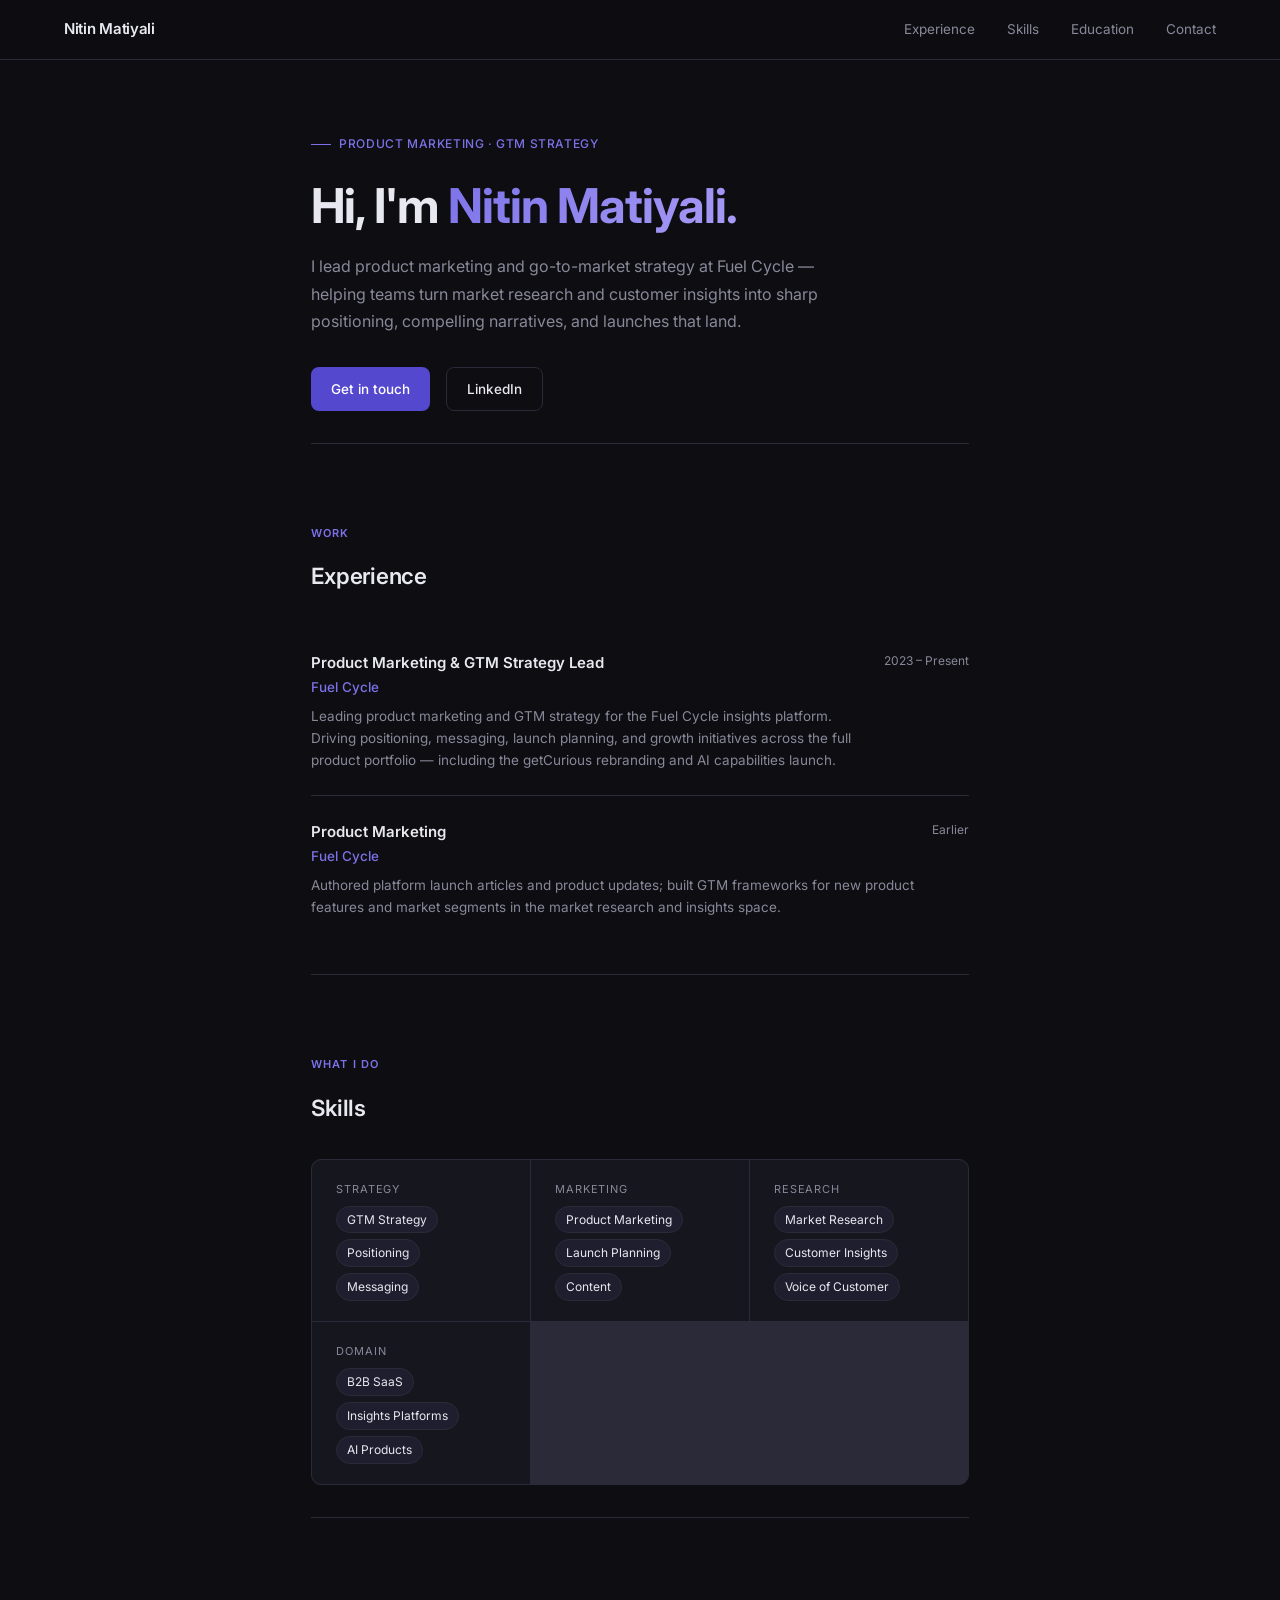
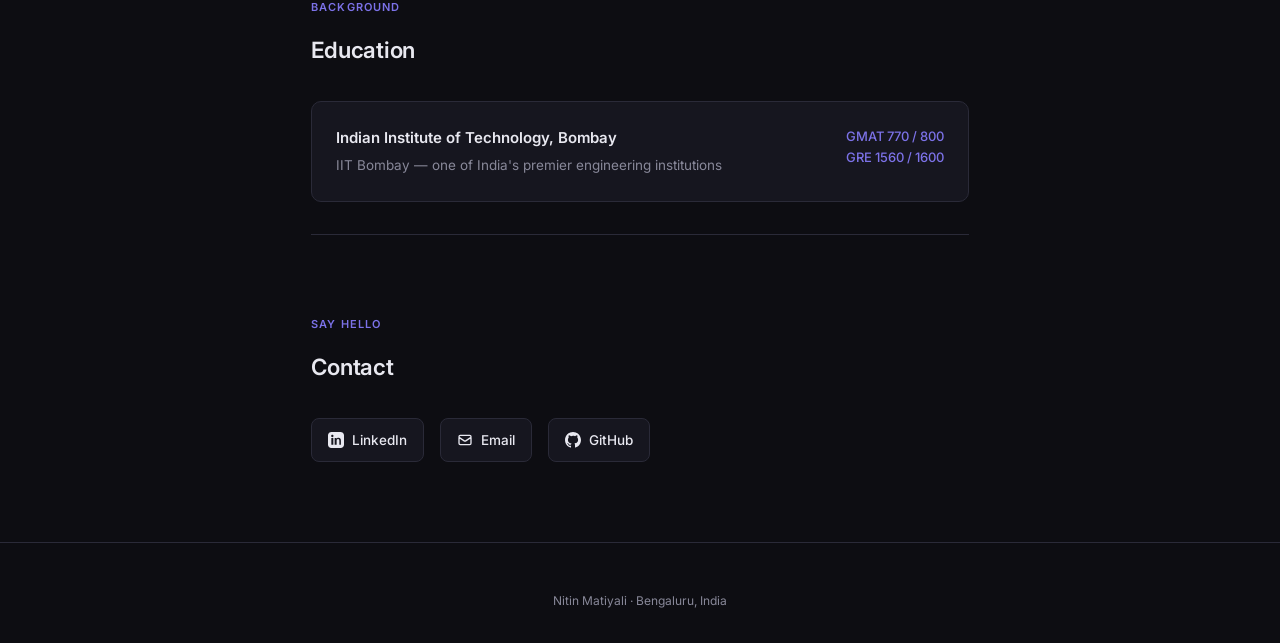
==== index.html @ ee93c617 "Initial portfolio site" ====
<!DOCTYPE html>
<html lang="en">
<head>
  <meta charset="UTF-8" />
  <meta name="viewport" content="width=device-width, initial-scale=1.0" />
  <title>Nitin Matiyali</title>
  <link rel="preconnect" href="https://fonts.googleapis.com" />
  <link rel="preconnect" href="https://fonts.gstatic.com" crossorigin />
  <link href="https://fonts.googleapis.com/css2?family=Inter:wght@300;400;500;600;700&display=swap" rel="stylesheet" />
  <style>
    *, *::before, *::after { box-sizing: border-box; margin: 0; padding: 0; }

    :root {
      --bg:       #0d0d12;
      --surface:  #16161f;
      --border:   #2a2a38;
      --accent:   #5449CE;
      --accent2:  #7c72e8;
      --text:     #e8e8f0;
      --muted:    #888899;
      --tag-bg:   #1e1e2e;
    }

    html { scroll-behavior: smooth; }

    body {
      background: var(--bg);
      color: var(--text);
      font-family: 'Inter', system-ui, sans-serif;
      font-size: 15px;
      line-height: 1.65;
      -webkit-font-smoothing: antialiased;
    }

    /* NAV */
    nav {
      position: fixed; top: 0; left: 0; right: 0;
      z-index: 100;
      display: flex; align-items: center; justify-content: space-between;
      padding: 0 max(2rem, 5vw);
      height: 60px;
      background: rgba(13,13,18,0.85);
      backdrop-filter: blur(12px);
      border-bottom: 1px solid var(--border);
    }
    .nav-logo { font-weight: 600; letter-spacing: -0.3px; font-size: 15px; }
    .nav-links { display: flex; gap: 2rem; }
    .nav-links a {
      color: var(--muted); text-decoration: none; font-size: 13.5px;
      transition: color 0.2s;
    }
    .nav-links a:hover { color: var(--text); }

    /* LAYOUT */
    main { max-width: 760px; margin: 0 auto; padding: 0 max(1.5rem, 4vw); }

    section { padding: 5rem 0 2rem; }
    section:first-of-type { padding-top: 8rem; }

    /* HERO */
    .hero-label {
      display: inline-flex; align-items: center; gap: 8px;
      font-size: 12px; font-weight: 500; letter-spacing: 0.05em; text-transform: uppercase;
      color: var(--accent2); margin-bottom: 1.5rem;
    }
    .hero-label::before {
      content: ''; width: 20px; height: 1.5px; background: var(--accent2);
    }

    h1 {
      font-size: clamp(2rem, 5vw, 3rem);
      font-weight: 700;
      letter-spacing: -0.02em;
      line-height: 1.15;
      margin-bottom: 1.25rem;
    }
    h1 span {
      background: linear-gradient(135deg, var(--accent2) 0%, #a89cf7 100%);
      -webkit-background-clip: text; -webkit-text-fill-color: transparent;
    }

    .hero-bio {
      font-size: 16px; color: var(--muted); max-width: 560px;
      margin-bottom: 2rem; line-height: 1.7;
    }

    .hero-actions { display: flex; gap: 1rem; flex-wrap: wrap; }

    .btn {
      display: inline-flex; align-items: center; gap: 8px;
      padding: 10px 20px; border-radius: 8px;
      font-size: 13.5px; font-weight: 500;
      text-decoration: none; transition: all 0.2s;
      cursor: pointer;
    }
    .btn-primary {
      background: var(--accent); color: #fff; border: none;
    }
    .btn-primary:hover { background: var(--accent2); transform: translateY(-1px); }
    .btn-outline {
      background: transparent; color: var(--text);
      border: 1px solid var(--border);
    }
    .btn-outline:hover { border-color: var(--accent); color: var(--accent2); transform: translateY(-1px); }

    /* SECTION HEADINGS */
    .section-label {
      font-size: 11px; font-weight: 600; letter-spacing: 0.1em; text-transform: uppercase;
      color: var(--accent2); margin-bottom: 1rem;
    }
    h2 {
      font-size: 1.4rem; font-weight: 600; letter-spacing: -0.01em;
      margin-bottom: 2rem; color: var(--text);
    }

    .divider {
      border: none; border-top: 1px solid var(--border); margin: 0;
    }

    /* EXPERIENCE */
    .exp-list { display: flex; flex-direction: column; gap: 0; }

    .exp-item {
      display: grid; grid-template-columns: 1fr auto;
      gap: 0.25rem 1rem;
      padding: 1.5rem 0;
      border-bottom: 1px solid var(--border);
    }
    .exp-item:last-child { border-bottom: none; }

    .exp-role { font-weight: 600; font-size: 15px; }
    .exp-company { color: var(--accent2); font-size: 13.5px; font-weight: 500; }
    .exp-desc { color: var(--muted); font-size: 13.5px; margin-top: 0.4rem; grid-column: 1; }
    .exp-period { color: var(--muted); font-size: 12px; text-align: right; white-space: nowrap; align-self: start; }

    /* SKILLS */
    .skills-grid {
      display: grid; grid-template-columns: repeat(auto-fill, minmax(200px, 1fr)); gap: 1px;
      background: var(--border); border: 1px solid var(--border); border-radius: 10px; overflow: hidden;
    }
    .skill-cell {
      background: var(--surface); padding: 1.25rem 1.5rem;
    }
    .skill-cell-label { font-size: 11px; text-transform: uppercase; letter-spacing: 0.08em; color: var(--muted); margin-bottom: 0.5rem; }
    .skill-tags { display: flex; flex-wrap: wrap; gap: 6px; }
    .tag {
      background: var(--tag-bg); color: var(--text); font-size: 12px;
      padding: 3px 10px; border-radius: 20px; border: 1px solid var(--border);
    }

    /* EDUCATION */
    .edu-card {
      background: var(--surface); border: 1px solid var(--border); border-radius: 10px;
      padding: 1.5rem;
      display: flex; justify-content: space-between; align-items: flex-start; gap: 1rem;
    }
    .edu-school { font-weight: 600; font-size: 15px; margin-bottom: 4px; }
    .edu-detail { color: var(--muted); font-size: 13.5px; }
    .edu-scores { text-align: right; }
    .edu-score { font-size: 13px; color: var(--accent2); font-weight: 500; }

    /* CONTACT */
    .contact-links { display: flex; gap: 1rem; flex-wrap: wrap; }
    .contact-link {
      display: flex; align-items: center; gap: 8px;
      background: var(--surface); border: 1px solid var(--border); border-radius: 8px;
      padding: 10px 16px; text-decoration: none; color: var(--text);
      font-size: 13.5px; font-weight: 500; transition: all 0.2s;
    }
    .contact-link:hover { border-color: var(--accent); color: var(--accent2); transform: translateY(-1px); }
    .contact-link svg { width: 16px; height: 16px; flex-shrink: 0; }

    /* FOOTER */
    footer {
      text-align: center; padding: 3rem 0 2rem;
      color: var(--muted); font-size: 12px; border-top: 1px solid var(--border);
      margin-top: 3rem;
    }

    @media (max-width: 560px) {
      .exp-item { grid-template-columns: 1fr; }
      .exp-period { text-align: left; }
      .edu-card { flex-direction: column; }
      .edu-scores { text-align: left; }
      nav .nav-links { display: none; }
    }
  </style>
</head>
<body>

<nav>
  <div class="nav-logo">Nitin Matiyali</div>
  <div class="nav-links">
    <a href="#experience">Experience</a>
    <a href="#skills">Skills</a>
    <a href="#education">Education</a>
    <a href="#contact">Contact</a>
  </div>
</nav>

<main>

  <!-- HERO -->
  <section id="hero">
    <div class="hero-label">Product Marketing · GTM Strategy</div>
    <h1>Hi, I'm <span>Nitin Matiyali.</span></h1>
    <p class="hero-bio">
      I lead product marketing and go-to-market strategy at Fuel Cycle — helping teams turn market research and customer insights into sharp positioning, compelling narratives, and launches that land.
    </p>
    <div class="hero-actions">
      <a href="#contact" class="btn btn-primary">Get in touch</a>
      <a href="https://linkedin.com/in/nitinmatiyali" target="_blank" rel="noopener" class="btn btn-outline">LinkedIn</a>
    </div>
  </section>

  <hr class="divider" />

  <!-- EXPERIENCE -->
  <section id="experience">
    <div class="section-label">Work</div>
    <h2>Experience</h2>
    <div class="exp-list">

      <div class="exp-item">
        <div>
          <div class="exp-role">Product Marketing &amp; GTM Strategy Lead</div>
          <div class="exp-company">Fuel Cycle</div>
          <div class="exp-desc">
            Leading product marketing and GTM strategy for the Fuel Cycle insights platform. Driving positioning, messaging, launch planning, and growth initiatives across the full product portfolio — including the getCurious rebranding and AI capabilities launch.
          </div>
        </div>
        <div class="exp-period">2023 – Present</div>
      </div>

      <div class="exp-item">
        <div>
          <div class="exp-role">Product Marketing</div>
          <div class="exp-company">Fuel Cycle</div>
          <div class="exp-desc">
            Authored platform launch articles and product updates; built GTM frameworks for new product features and market segments in the market research and insights space.
          </div>
        </div>
        <div class="exp-period">Earlier</div>
      </div>

    </div>
  </section>

  <hr class="divider" />

  <!-- SKILLS -->
  <section id="skills">
    <div class="section-label">What I do</div>
    <h2>Skills</h2>
    <div class="skills-grid">
      <div class="skill-cell">
        <div class="skill-cell-label">Strategy</div>
        <div class="skill-tags">
          <span class="tag">GTM Strategy</span>
          <span class="tag">Positioning</span>
          <span class="tag">Messaging</span>
        </div>
      </div>
      <div class="skill-cell">
        <div class="skill-cell-label">Marketing</div>
        <div class="skill-tags">
          <span class="tag">Product Marketing</span>
          <span class="tag">Launch Planning</span>
          <span class="tag">Content</span>
        </div>
      </div>
      <div class="skill-cell">
        <div class="skill-cell-label">Research</div>
        <div class="skill-tags">
          <span class="tag">Market Research</span>
          <span class="tag">Customer Insights</span>
          <span class="tag">Voice of Customer</span>
        </div>
      </div>
      <div class="skill-cell">
        <div class="skill-cell-label">Domain</div>
        <div class="skill-tags">
          <span class="tag">B2B SaaS</span>
          <span class="tag">Insights Platforms</span>
          <span class="tag">AI Products</span>
        </div>
      </div>
    </div>
  </section>

  <hr class="divider" />

  <!-- EDUCATION -->
  <section id="education">
    <div class="section-label">Background</div>
    <h2>Education</h2>
    <div class="edu-card">
      <div>
        <div class="edu-school">Indian Institute of Technology, Bombay</div>
        <div class="edu-detail">IIT Bombay — one of India's premier engineering institutions</div>
      </div>
      <div class="edu-scores">
        <div class="edu-score">GMAT 770 / 800</div>
        <div class="edu-score">GRE 1560 / 1600</div>
      </div>
    </div>
  </section>

  <hr class="divider" />

  <!-- CONTACT -->
  <section id="contact">
    <div class="section-label">Say hello</div>
    <h2>Contact</h2>
    <div class="contact-links">
      <a href="https://linkedin.com/in/nitinmatiyali" target="_blank" rel="noopener" class="contact-link">
        <!-- LinkedIn icon -->
        <svg fill="currentColor" viewBox="0 0 24 24"><path d="M19 0h-14c-2.761 0-5 2.239-5 5v14c0 2.761 2.239 5 5 5h14c2.762 0 5-2.239 5-5v-14c0-2.761-2.238-5-5-5zm-11 19h-3v-10h3v10zm-1.5-11.268c-.966 0-1.75-.784-1.75-1.75s.784-1.75 1.75-1.75 1.75.784 1.75 1.75-.784 1.75-1.75 1.75zm13.5 11.268h-3v-5.604c0-1.337-.026-3.059-1.865-3.059-1.867 0-2.152 1.459-2.152 2.964v5.699h-3v-10h2.881v1.367h.041c.401-.761 1.381-1.563 2.844-1.563 3.042 0 3.604 2.003 3.604 4.606v5.59z"/></svg>
        LinkedIn
      </a>
      <a href="mailto:nitmat04@gmail.com" class="contact-link">
        <!-- Email icon -->
        <svg fill="none" stroke="currentColor" stroke-width="2" viewBox="0 0 24 24"><path stroke-linecap="round" stroke-linejoin="round" d="M3 8l7.89 5.26a2 2 0 002.22 0L21 8M5 19h14a2 2 0 002-2V7a2 2 0 00-2-2H5a2 2 0 00-2 2v10a2 2 0 002 2z"/></svg>
        Email
      </a>
      <a href="https://github.com/nitinmatiyali" target="_blank" rel="noopener" class="contact-link">
        <!-- GitHub icon -->
        <svg fill="currentColor" viewBox="0 0 24 24"><path d="M12 0C5.37 0 0 5.373 0 12c0 5.303 3.438 9.8 8.205 11.387.6.113.82-.258.82-.577v-2.234c-3.338.726-4.033-1.416-4.033-1.416-.546-1.387-1.333-1.756-1.333-1.756-1.089-.745.083-.729.083-.729 1.205.084 1.839 1.237 1.839 1.237 1.07 1.834 2.807 1.304 3.492.997.107-.775.418-1.305.762-1.604-2.665-.305-5.467-1.334-5.467-5.931 0-1.311.469-2.381 1.236-3.221-.124-.303-.535-1.524.117-3.176 0 0 1.008-.322 3.301 1.23A11.509 11.509 0 0112 5.803c1.02.005 2.047.138 3.006.404 2.291-1.552 3.297-1.23 3.297-1.23.653 1.653.242 2.874.118 3.176.77.84 1.235 1.911 1.235 3.221 0 4.609-2.807 5.624-5.479 5.921.43.372.823 1.102.823 2.222v3.293c0 .319.192.694.801.576C20.566 21.797 24 17.3 24 12c0-6.627-5.373-12-12-12z"/></svg>
        GitHub
      </a>
    </div>
  </section>

</main>

<footer>
  <p>Nitin Matiyali · Bengaluru, India</p>
</footer>

</body>
</html>
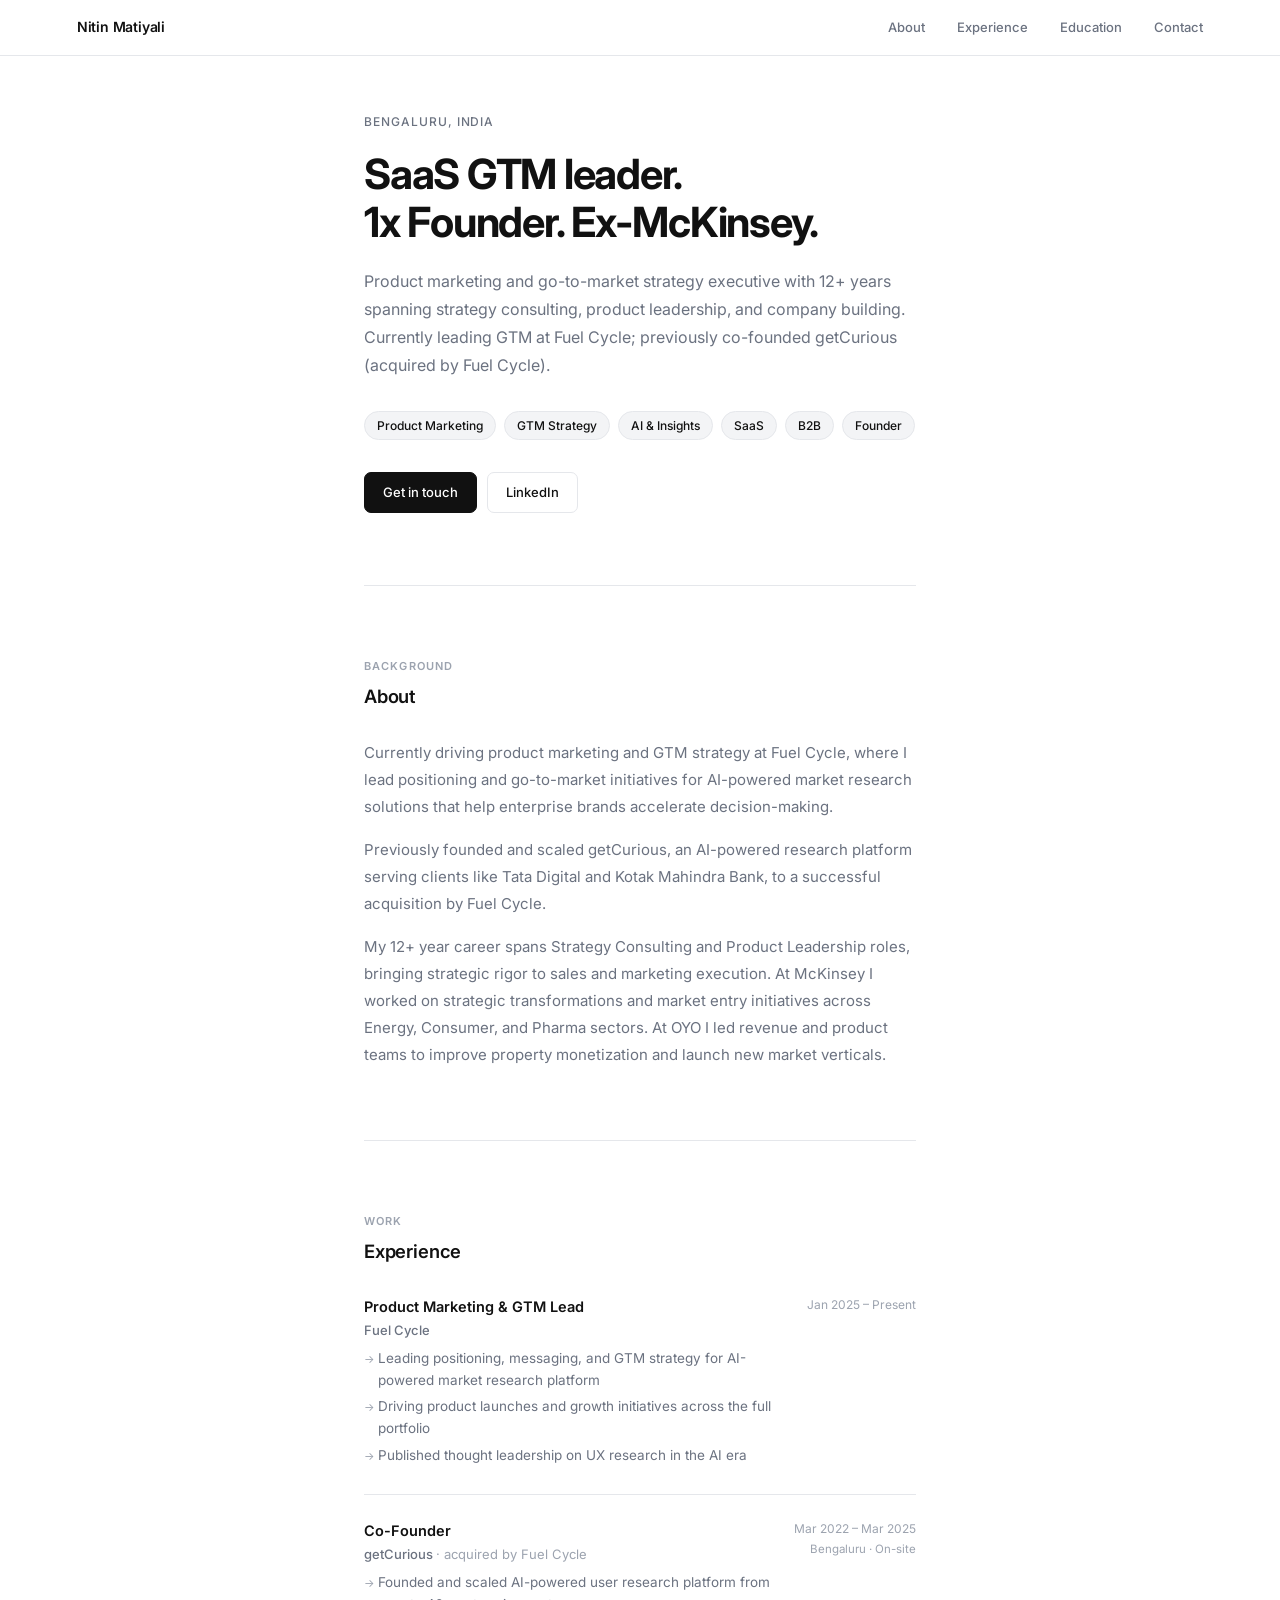
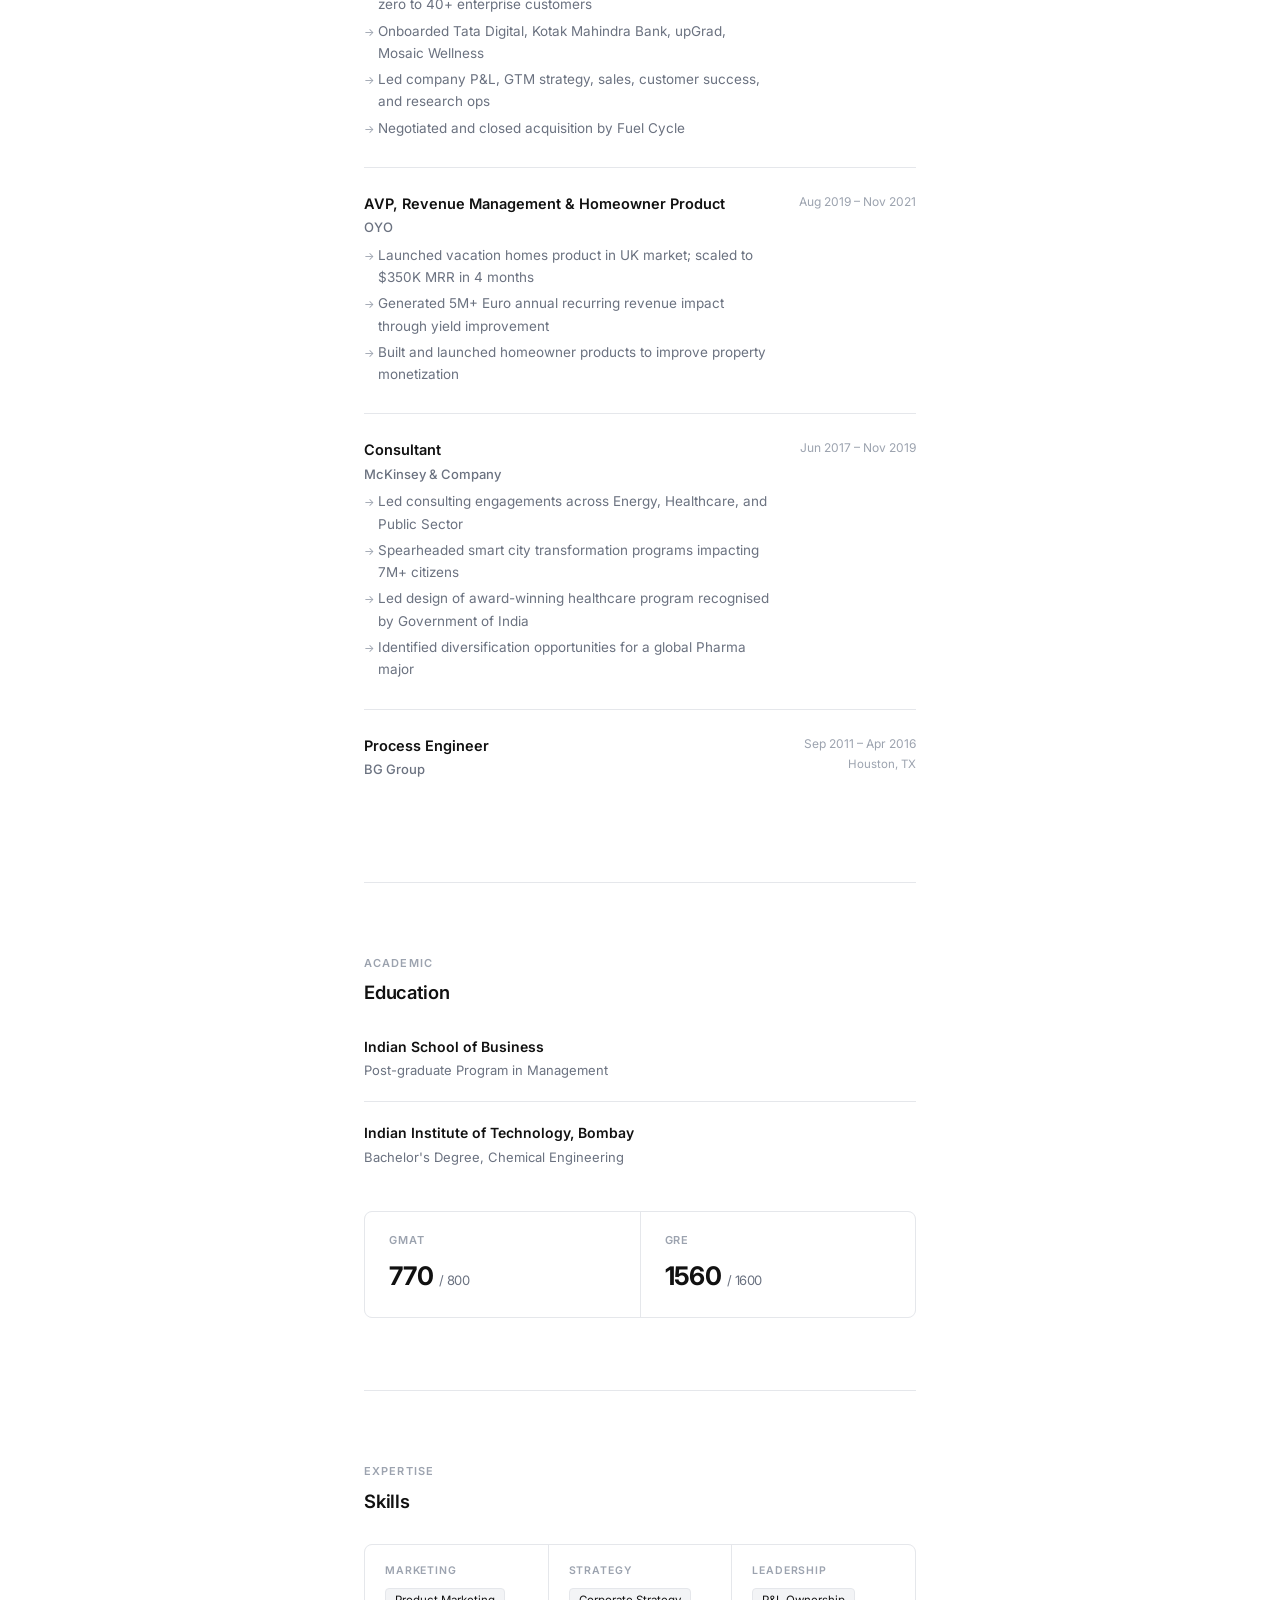
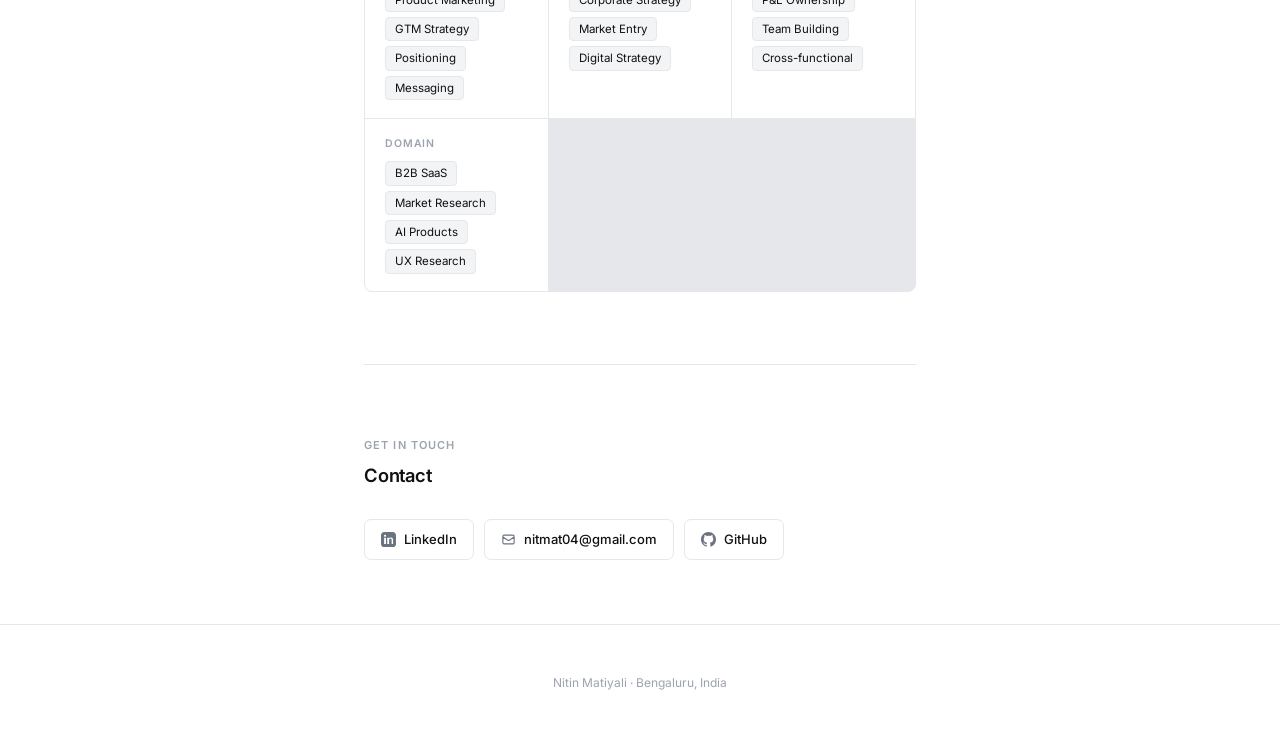
==== commit f02c740d: "Redesign: white minimalist, full LinkedIn content" ====
--- a/index.html
+++ b/index.html
@@ -11,14 +11,14 @@
     *, *::before, *::after { box-sizing: border-box; margin: 0; padding: 0; }
 
     :root {
-      --bg:       #0d0d12;
-      --surface:  #16161f;
-      --border:   #2a2a38;
-      --accent:   #5449CE;
-      --accent2:  #7c72e8;
-      --text:     #e8e8f0;
-      --muted:    #888899;
-      --tag-bg:   #1e1e2e;
+      --bg: #ffffff;
+      --text: #111111;
+      --muted: #6b7280;
+      --subtle: #9ca3af;
+      --border: #e5e7eb;
+      --surface: #f9fafb;
+      --accent: #111111;
+      --tag-bg: #f3f4f6;
     }
 
     html { scroll-behavior: smooth; }
@@ -28,7 +28,7 @@
       color: var(--text);
       font-family: 'Inter', system-ui, sans-serif;
       font-size: 15px;
-      line-height: 1.65;
+      line-height: 1.6;
       -webkit-font-smoothing: antialiased;
     }
 
@@ -37,152 +37,183 @@
       position: fixed; top: 0; left: 0; right: 0;
       z-index: 100;
       display: flex; align-items: center; justify-content: space-between;
-      padding: 0 max(2rem, 5vw);
-      height: 60px;
-      background: rgba(13,13,18,0.85);
+      padding: 0 max(2rem, 6vw);
+      height: 56px;
+      background: rgba(255,255,255,0.92);
       backdrop-filter: blur(12px);
       border-bottom: 1px solid var(--border);
     }
-    .nav-logo { font-weight: 600; letter-spacing: -0.3px; font-size: 15px; }
+    .nav-logo { font-weight: 600; font-size: 14px; letter-spacing: -0.2px; }
     .nav-links { display: flex; gap: 2rem; }
     .nav-links a {
-      color: var(--muted); text-decoration: none; font-size: 13.5px;
-      transition: color 0.2s;
+      color: var(--muted); text-decoration: none; font-size: 13px; font-weight: 500;
+      transition: color 0.15s;
     }
     .nav-links a:hover { color: var(--text); }
 
     /* LAYOUT */
-    main { max-width: 760px; margin: 0 auto; padding: 0 max(1.5rem, 4vw); }
-
-    section { padding: 5rem 0 2rem; }
-    section:first-of-type { padding-top: 8rem; }
+    main { max-width: 680px; margin: 0 auto; padding: 0 max(1.5rem, 5vw); }
+
+    section { padding: 4.5rem 0 0; }
+    #hero { padding-top: 7rem; }
 
     /* HERO */
-    .hero-label {
-      display: inline-flex; align-items: center; gap: 8px;
-      font-size: 12px; font-weight: 500; letter-spacing: 0.05em; text-transform: uppercase;
-      color: var(--accent2); margin-bottom: 1.5rem;
-    }
-    .hero-label::before {
-      content: ''; width: 20px; height: 1.5px; background: var(--accent2);
+    .hero-eyebrow {
+      font-size: 12px; font-weight: 500; letter-spacing: 0.08em; text-transform: uppercase;
+      color: var(--muted); margin-bottom: 1.25rem;
     }
 
     h1 {
-      font-size: clamp(2rem, 5vw, 3rem);
+      font-size: clamp(1.9rem, 4.5vw, 2.6rem);
       font-weight: 700;
-      letter-spacing: -0.02em;
+      letter-spacing: -0.03em;
       line-height: 1.15;
       margin-bottom: 1.25rem;
-    }
-    h1 span {
-      background: linear-gradient(135deg, var(--accent2) 0%, #a89cf7 100%);
-      -webkit-background-clip: text; -webkit-text-fill-color: transparent;
+      color: var(--text);
     }
 
     .hero-bio {
-      font-size: 16px; color: var(--muted); max-width: 560px;
-      margin-bottom: 2rem; line-height: 1.7;
-    }
-
-    .hero-actions { display: flex; gap: 1rem; flex-wrap: wrap; }
-
+      font-size: 16px; color: var(--muted); line-height: 1.75;
+      margin-bottom: 2rem; max-width: 560px;
+    }
+
+    .hero-tags { display: flex; flex-wrap: wrap; gap: 8px; margin-bottom: 2rem; }
+    .pill {
+      font-size: 12px; font-weight: 500;
+      background: var(--tag-bg); color: var(--text);
+      padding: 4px 12px; border-radius: 100px;
+      border: 1px solid var(--border);
+    }
+
+    .hero-actions { display: flex; gap: 10px; flex-wrap: wrap; }
     .btn {
-      display: inline-flex; align-items: center; gap: 8px;
-      padding: 10px 20px; border-radius: 8px;
-      font-size: 13.5px; font-weight: 500;
-      text-decoration: none; transition: all 0.2s;
-      cursor: pointer;
-    }
-    .btn-primary {
-      background: var(--accent); color: #fff; border: none;
-    }
-    .btn-primary:hover { background: var(--accent2); transform: translateY(-1px); }
-    .btn-outline {
-      background: transparent; color: var(--text);
+      display: inline-flex; align-items: center; gap: 7px;
+      padding: 9px 18px; border-radius: 7px;
+      font-size: 13px; font-weight: 500;
+      text-decoration: none; transition: all 0.15s;
+    }
+    .btn-dark {
+      background: var(--text); color: #fff; border: 1px solid var(--text);
+    }
+    .btn-dark:hover { background: #333; }
+    .btn-light {
+      background: #fff; color: var(--text);
       border: 1px solid var(--border);
     }
-    .btn-outline:hover { border-color: var(--accent); color: var(--accent2); transform: translateY(-1px); }
-
-    /* SECTION HEADINGS */
+    .btn-light:hover { border-color: #aaa; }
+
+    /* SECTIONS */
+    .section-header { margin-bottom: 1.75rem; }
     .section-label {
       font-size: 11px; font-weight: 600; letter-spacing: 0.1em; text-transform: uppercase;
-      color: var(--accent2); margin-bottom: 1rem;
-    }
-    h2 {
-      font-size: 1.4rem; font-weight: 600; letter-spacing: -0.01em;
-      margin-bottom: 2rem; color: var(--text);
-    }
-
-    .divider {
-      border: none; border-top: 1px solid var(--border); margin: 0;
-    }
+      color: var(--subtle); margin-bottom: 0.4rem;
+    }
+    h2 { font-size: 1.15rem; font-weight: 600; letter-spacing: -0.01em; color: var(--text); }
+
+    hr { border: none; border-top: 1px solid var(--border); margin-top: 4.5rem; }
+
+    /* ABOUT */
+    .about-text {
+      color: var(--muted); line-height: 1.8; font-size: 15px;
+    }
+    .about-text p + p { margin-top: 1rem; }
 
     /* EXPERIENCE */
-    .exp-list { display: flex; flex-direction: column; gap: 0; }
-
+    .exp-list { display: flex; flex-direction: column; }
     .exp-item {
-      display: grid; grid-template-columns: 1fr auto;
-      gap: 0.25rem 1rem;
+      display: grid;
+      grid-template-columns: 1fr auto;
+      gap: 0.2rem 1.5rem;
       padding: 1.5rem 0;
       border-bottom: 1px solid var(--border);
     }
+    .exp-item:first-child { padding-top: 0; }
     .exp-item:last-child { border-bottom: none; }
 
-    .exp-role { font-weight: 600; font-size: 15px; }
-    .exp-company { color: var(--accent2); font-size: 13.5px; font-weight: 500; }
-    .exp-desc { color: var(--muted); font-size: 13.5px; margin-top: 0.4rem; grid-column: 1; }
-    .exp-period { color: var(--muted); font-size: 12px; text-align: right; white-space: nowrap; align-self: start; }
+    .exp-left { grid-column: 1; }
+    .exp-right { grid-column: 2; text-align: right; align-self: start; }
+
+    .exp-role { font-weight: 600; font-size: 14.5px; margin-bottom: 2px; }
+    .exp-company { font-size: 13px; color: var(--muted); font-weight: 500; margin-bottom: 6px; }
+    .exp-period { font-size: 12px; color: var(--subtle); white-space: nowrap; }
+    .exp-location { font-size: 11.5px; color: var(--subtle); margin-top: 2px; }
+
+    .exp-bullets {
+      list-style: none; padding: 0; margin: 0;
+      color: var(--muted); font-size: 13.5px; line-height: 1.65;
+    }
+    .exp-bullets li {
+      padding-left: 14px; position: relative; margin-bottom: 4px;
+    }
+    .exp-bullets li::before {
+      content: '→'; position: absolute; left: 0;
+      color: var(--subtle); font-size: 11px; top: 3px;
+    }
+
+    /* EDUCATION */
+    .edu-list { display: flex; flex-direction: column; gap: 0; }
+    .edu-item {
+      display: flex; justify-content: space-between; align-items: flex-start;
+      gap: 1rem; padding: 1.25rem 0;
+      border-bottom: 1px solid var(--border);
+    }
+    .edu-item:first-child { padding-top: 0; }
+    .edu-item:last-child { border-bottom: none; }
+    .edu-school { font-weight: 600; font-size: 14px; margin-bottom: 2px; }
+    .edu-degree { font-size: 13px; color: var(--muted); }
+    .edu-period { font-size: 12px; color: var(--subtle); white-space: nowrap; text-align: right; }
 
     /* SKILLS */
     .skills-grid {
-      display: grid; grid-template-columns: repeat(auto-fill, minmax(200px, 1fr)); gap: 1px;
-      background: var(--border); border: 1px solid var(--border); border-radius: 10px; overflow: hidden;
-    }
-    .skill-cell {
-      background: var(--surface); padding: 1.25rem 1.5rem;
-    }
-    .skill-cell-label { font-size: 11px; text-transform: uppercase; letter-spacing: 0.08em; color: var(--muted); margin-bottom: 0.5rem; }
-    .skill-tags { display: flex; flex-wrap: wrap; gap: 6px; }
+      display: grid; grid-template-columns: repeat(auto-fill, minmax(175px, 1fr));
+      gap: 1px; background: var(--border);
+      border: 1px solid var(--border); border-radius: 8px; overflow: hidden;
+    }
+    .skill-cell { background: var(--bg); padding: 1.1rem 1.25rem; }
+    .skill-cell-label {
+      font-size: 10.5px; text-transform: uppercase; letter-spacing: 0.08em;
+      color: var(--subtle); margin-bottom: 8px; font-weight: 600;
+    }
+    .skill-tags { display: flex; flex-wrap: wrap; gap: 5px; }
     .tag {
-      background: var(--tag-bg); color: var(--text); font-size: 12px;
-      padding: 3px 10px; border-radius: 20px; border: 1px solid var(--border);
-    }
-
-    /* EDUCATION */
-    .edu-card {
-      background: var(--surface); border: 1px solid var(--border); border-radius: 10px;
-      padding: 1.5rem;
-      display: flex; justify-content: space-between; align-items: flex-start; gap: 1rem;
-    }
-    .edu-school { font-weight: 600; font-size: 15px; margin-bottom: 4px; }
-    .edu-detail { color: var(--muted); font-size: 13.5px; }
-    .edu-scores { text-align: right; }
-    .edu-score { font-size: 13px; color: var(--accent2); font-weight: 500; }
+      background: var(--tag-bg); color: var(--text);
+      font-size: 11.5px; padding: 2px 9px; border-radius: 4px;
+      border: 1px solid var(--border);
+    }
+
+    /* SCORES */
+    .scores-row { display: flex; gap: 1px; background: var(--border); border: 1px solid var(--border); border-radius: 8px; overflow: hidden; }
+    .score-cell {
+      background: var(--bg); flex: 1; padding: 1.25rem 1.5rem;
+    }
+    .score-label { font-size: 11px; text-transform: uppercase; letter-spacing: 0.08em; color: var(--subtle); margin-bottom: 6px; font-weight: 600; }
+    .score-value { font-size: 1.6rem; font-weight: 700; letter-spacing: -0.02em; }
+    .score-max { font-size: 13px; color: var(--muted); font-weight: 400; }
 
     /* CONTACT */
-    .contact-links { display: flex; gap: 1rem; flex-wrap: wrap; }
+    .contact-links { display: flex; gap: 10px; flex-wrap: wrap; }
     .contact-link {
       display: flex; align-items: center; gap: 8px;
-      background: var(--surface); border: 1px solid var(--border); border-radius: 8px;
-      padding: 10px 16px; text-decoration: none; color: var(--text);
-      font-size: 13.5px; font-weight: 500; transition: all 0.2s;
-    }
-    .contact-link:hover { border-color: var(--accent); color: var(--accent2); transform: translateY(-1px); }
-    .contact-link svg { width: 16px; height: 16px; flex-shrink: 0; }
+      background: var(--bg); border: 1px solid var(--border); border-radius: 7px;
+      padding: 9px 16px; text-decoration: none; color: var(--text);
+      font-size: 13px; font-weight: 500; transition: border-color 0.15s;
+    }
+    .contact-link:hover { border-color: #999; }
+    .contact-link svg { width: 15px; height: 15px; flex-shrink: 0; color: var(--muted); }
 
     /* FOOTER */
     footer {
-      text-align: center; padding: 3rem 0 2rem;
-      color: var(--muted); font-size: 12px; border-top: 1px solid var(--border);
-      margin-top: 3rem;
-    }
-
-    @media (max-width: 560px) {
+      text-align: center; padding: 3rem 0 2.5rem;
+      color: var(--subtle); font-size: 12px;
+      margin-top: 4rem; border-top: 1px solid var(--border);
+    }
+
+    @media (max-width: 540px) {
       .exp-item { grid-template-columns: 1fr; }
-      .exp-period { text-align: left; }
-      .edu-card { flex-direction: column; }
-      .edu-scores { text-align: left; }
+      .exp-right { text-align: left; }
       nav .nav-links { display: none; }
+      .scores-row { flex-direction: column; gap: 0; }
+      .edu-item { flex-direction: column; }
     }
   </style>
 </head>
@@ -191,8 +222,8 @@
 <nav>
   <div class="nav-logo">Nitin Matiyali</div>
   <div class="nav-links">
+    <a href="#about">About</a>
     <a href="#experience">Experience</a>
-    <a href="#skills">Skills</a>
     <a href="#education">Education</a>
     <a href="#contact">Contact</a>
   </div>
@@ -202,129 +233,228 @@
 
   <!-- HERO -->
   <section id="hero">
-    <div class="hero-label">Product Marketing · GTM Strategy</div>
-    <h1>Hi, I'm <span>Nitin Matiyali.</span></h1>
+    <div class="hero-eyebrow">Bengaluru, India</div>
+    <h1>SaaS GTM leader.<br>1x Founder. Ex-McKinsey.</h1>
     <p class="hero-bio">
-      I lead product marketing and go-to-market strategy at Fuel Cycle — helping teams turn market research and customer insights into sharp positioning, compelling narratives, and launches that land.
+      Product marketing and go-to-market strategy executive with 12+ years spanning strategy consulting, product leadership, and company building. Currently leading GTM at Fuel Cycle; previously co-founded getCurious (acquired by Fuel Cycle).
     </p>
+    <div class="hero-tags">
+      <span class="pill">Product Marketing</span>
+      <span class="pill">GTM Strategy</span>
+      <span class="pill">AI &amp; Insights</span>
+      <span class="pill">SaaS</span>
+      <span class="pill">B2B</span>
+      <span class="pill">Founder</span>
+    </div>
     <div class="hero-actions">
-      <a href="#contact" class="btn btn-primary">Get in touch</a>
-      <a href="https://linkedin.com/in/nitinmatiyali" target="_blank" rel="noopener" class="btn btn-outline">LinkedIn</a>
-    </div>
-  </section>
-
-  <hr class="divider" />
+      <a href="#contact" class="btn btn-dark">Get in touch</a>
+      <a href="https://linkedin.com/in/nitinmatiyali" target="_blank" rel="noopener" class="btn btn-light">LinkedIn</a>
+    </div>
+  </section>
+
+  <hr />
+
+  <!-- ABOUT -->
+  <section id="about">
+    <div class="section-header">
+      <div class="section-label">Background</div>
+      <h2>About</h2>
+    </div>
+    <div class="about-text">
+      <p>Currently driving product marketing and GTM strategy at Fuel Cycle, where I lead positioning and go-to-market initiatives for AI-powered market research solutions that help enterprise brands accelerate decision-making.</p>
+      <p>Previously founded and scaled getCurious, an AI-powered research platform serving clients like Tata Digital and Kotak Mahindra Bank, to a successful acquisition by Fuel Cycle.</p>
+      <p>My 12+ year career spans Strategy Consulting and Product Leadership roles, bringing strategic rigor to sales and marketing execution. At McKinsey I worked on strategic transformations and market entry initiatives across Energy, Consumer, and Pharma sectors. At OYO I led revenue and product teams to improve property monetization and launch new market verticals.</p>
+    </div>
+  </section>
+
+  <hr />
 
   <!-- EXPERIENCE -->
   <section id="experience">
-    <div class="section-label">Work</div>
-    <h2>Experience</h2>
+    <div class="section-header">
+      <div class="section-label">Work</div>
+      <h2>Experience</h2>
+    </div>
     <div class="exp-list">
 
       <div class="exp-item">
+        <div class="exp-left">
+          <div class="exp-role">Product Marketing &amp; GTM Lead</div>
+          <div class="exp-company">Fuel Cycle</div>
+          <ul class="exp-bullets">
+            <li>Leading positioning, messaging, and GTM strategy for AI-powered market research platform</li>
+            <li>Driving product launches and growth initiatives across the full portfolio</li>
+            <li>Published thought leadership on UX research in the AI era</li>
+          </ul>
+        </div>
+        <div class="exp-right">
+          <div class="exp-period">Jan 2025 – Present</div>
+        </div>
+      </div>
+
+      <div class="exp-item">
+        <div class="exp-left">
+          <div class="exp-role">Co-Founder</div>
+          <div class="exp-company">getCurious <span style="font-weight:400;color:#9ca3af">· acquired by Fuel Cycle</span></div>
+          <ul class="exp-bullets">
+            <li>Founded and scaled AI-powered user research platform from zero to 40+ enterprise customers</li>
+            <li>Onboarded Tata Digital, Kotak Mahindra Bank, upGrad, Mosaic Wellness</li>
+            <li>Led company P&amp;L, GTM strategy, sales, customer success, and research ops</li>
+            <li>Negotiated and closed acquisition by Fuel Cycle</li>
+          </ul>
+        </div>
+        <div class="exp-right">
+          <div class="exp-period">Mar 2022 – Mar 2025</div>
+          <div class="exp-location">Bengaluru · On-site</div>
+        </div>
+      </div>
+
+      <div class="exp-item">
+        <div class="exp-left">
+          <div class="exp-role">AVP, Revenue Management &amp; Homeowner Product</div>
+          <div class="exp-company">OYO</div>
+          <ul class="exp-bullets">
+            <li>Launched vacation homes product in UK market; scaled to $350K MRR in 4 months</li>
+            <li>Generated 5M+ Euro annual recurring revenue impact through yield improvement</li>
+            <li>Built and launched homeowner products to improve property monetization</li>
+          </ul>
+        </div>
+        <div class="exp-right">
+          <div class="exp-period">Aug 2019 – Nov 2021</div>
+        </div>
+      </div>
+
+      <div class="exp-item">
+        <div class="exp-left">
+          <div class="exp-role">Consultant</div>
+          <div class="exp-company">McKinsey &amp; Company</div>
+          <ul class="exp-bullets">
+            <li>Led consulting engagements across Energy, Healthcare, and Public Sector</li>
+            <li>Spearheaded smart city transformation programs impacting 7M+ citizens</li>
+            <li>Led design of award-winning healthcare program recognised by Government of India</li>
+            <li>Identified diversification opportunities for a global Pharma major</li>
+          </ul>
+        </div>
+        <div class="exp-right">
+          <div class="exp-period">Jun 2017 – Nov 2019</div>
+        </div>
+      </div>
+
+      <div class="exp-item">
+        <div class="exp-left">
+          <div class="exp-role">Process Engineer</div>
+          <div class="exp-company">BG Group</div>
+        </div>
+        <div class="exp-right">
+          <div class="exp-period">Sep 2011 – Apr 2016</div>
+          <div class="exp-location">Houston, TX</div>
+        </div>
+      </div>
+
+    </div>
+  </section>
+
+  <hr />
+
+  <!-- EDUCATION -->
+  <section id="education">
+    <div class="section-header">
+      <div class="section-label">Academic</div>
+      <h2>Education</h2>
+    </div>
+    <div class="edu-list">
+      <div class="edu-item">
         <div>
-          <div class="exp-role">Product Marketing &amp; GTM Strategy Lead</div>
-          <div class="exp-company">Fuel Cycle</div>
-          <div class="exp-desc">
-            Leading product marketing and GTM strategy for the Fuel Cycle insights platform. Driving positioning, messaging, launch planning, and growth initiatives across the full product portfolio — including the getCurious rebranding and AI capabilities launch.
-          </div>
-        </div>
-        <div class="exp-period">2023 – Present</div>
-      </div>
-
-      <div class="exp-item">
+          <div class="edu-school">Indian School of Business</div>
+          <div class="edu-degree">Post-graduate Program in Management</div>
+        </div>
+      </div>
+      <div class="edu-item">
         <div>
-          <div class="exp-role">Product Marketing</div>
-          <div class="exp-company">Fuel Cycle</div>
-          <div class="exp-desc">
-            Authored platform launch articles and product updates; built GTM frameworks for new product features and market segments in the market research and insights space.
-          </div>
-        </div>
-        <div class="exp-period">Earlier</div>
-      </div>
-
-    </div>
-  </section>
-
-  <hr class="divider" />
+          <div class="edu-school">Indian Institute of Technology, Bombay</div>
+          <div class="edu-degree">Bachelor's Degree, Chemical Engineering</div>
+        </div>
+      </div>
+    </div>
+
+    <div style="margin-top: 1.5rem;">
+      <div class="scores-row">
+        <div class="score-cell">
+          <div class="score-label">GMAT</div>
+          <div class="score-value">770 <span class="score-max">/ 800</span></div>
+        </div>
+        <div class="score-cell">
+          <div class="score-label">GRE</div>
+          <div class="score-value">1560 <span class="score-max">/ 1600</span></div>
+        </div>
+      </div>
+    </div>
+  </section>
+
+  <hr />
 
   <!-- SKILLS -->
   <section id="skills">
-    <div class="section-label">What I do</div>
-    <h2>Skills</h2>
+    <div class="section-header">
+      <div class="section-label">Expertise</div>
+      <h2>Skills</h2>
+    </div>
     <div class="skills-grid">
-      <div class="skill-cell">
-        <div class="skill-cell-label">Strategy</div>
-        <div class="skill-tags">
-          <span class="tag">GTM Strategy</span>
-          <span class="tag">Positioning</span>
-          <span class="tag">Messaging</span>
-        </div>
-      </div>
       <div class="skill-cell">
         <div class="skill-cell-label">Marketing</div>
         <div class="skill-tags">
           <span class="tag">Product Marketing</span>
-          <span class="tag">Launch Planning</span>
-          <span class="tag">Content</span>
+          <span class="tag">GTM Strategy</span>
+          <span class="tag">Positioning</span>
+          <span class="tag">Messaging</span>
         </div>
       </div>
       <div class="skill-cell">
-        <div class="skill-cell-label">Research</div>
+        <div class="skill-cell-label">Strategy</div>
         <div class="skill-tags">
-          <span class="tag">Market Research</span>
-          <span class="tag">Customer Insights</span>
-          <span class="tag">Voice of Customer</span>
+          <span class="tag">Corporate Strategy</span>
+          <span class="tag">Market Entry</span>
+          <span class="tag">Digital Strategy</span>
+        </div>
+      </div>
+      <div class="skill-cell">
+        <div class="skill-cell-label">Leadership</div>
+        <div class="skill-tags">
+          <span class="tag">P&amp;L Ownership</span>
+          <span class="tag">Team Building</span>
+          <span class="tag">Cross-functional</span>
         </div>
       </div>
       <div class="skill-cell">
         <div class="skill-cell-label">Domain</div>
         <div class="skill-tags">
           <span class="tag">B2B SaaS</span>
-          <span class="tag">Insights Platforms</span>
+          <span class="tag">Market Research</span>
           <span class="tag">AI Products</span>
-        </div>
-      </div>
-    </div>
-  </section>
-
-  <hr class="divider" />
-
-  <!-- EDUCATION -->
-  <section id="education">
-    <div class="section-label">Background</div>
-    <h2>Education</h2>
-    <div class="edu-card">
-      <div>
-        <div class="edu-school">Indian Institute of Technology, Bombay</div>
-        <div class="edu-detail">IIT Bombay — one of India's premier engineering institutions</div>
-      </div>
-      <div class="edu-scores">
-        <div class="edu-score">GMAT 770 / 800</div>
-        <div class="edu-score">GRE 1560 / 1600</div>
-      </div>
-    </div>
-  </section>
-
-  <hr class="divider" />
+          <span class="tag">UX Research</span>
+        </div>
+      </div>
+    </div>
+  </section>
+
+  <hr />
 
   <!-- CONTACT -->
   <section id="contact">
-    <div class="section-label">Say hello</div>
-    <h2>Contact</h2>
+    <div class="section-header">
+      <div class="section-label">Get in touch</div>
+      <h2>Contact</h2>
+    </div>
     <div class="contact-links">
       <a href="https://linkedin.com/in/nitinmatiyali" target="_blank" rel="noopener" class="contact-link">
-        <!-- LinkedIn icon -->
         <svg fill="currentColor" viewBox="0 0 24 24"><path d="M19 0h-14c-2.761 0-5 2.239-5 5v14c0 2.761 2.239 5 5 5h14c2.762 0 5-2.239 5-5v-14c0-2.761-2.238-5-5-5zm-11 19h-3v-10h3v10zm-1.5-11.268c-.966 0-1.75-.784-1.75-1.75s.784-1.75 1.75-1.75 1.75.784 1.75 1.75-.784 1.75-1.75 1.75zm13.5 11.268h-3v-5.604c0-1.337-.026-3.059-1.865-3.059-1.867 0-2.152 1.459-2.152 2.964v5.699h-3v-10h2.881v1.367h.041c.401-.761 1.381-1.563 2.844-1.563 3.042 0 3.604 2.003 3.604 4.606v5.59z"/></svg>
         LinkedIn
       </a>
       <a href="mailto:nitmat04@gmail.com" class="contact-link">
-        <!-- Email icon -->
-        <svg fill="none" stroke="currentColor" stroke-width="2" viewBox="0 0 24 24"><path stroke-linecap="round" stroke-linejoin="round" d="M3 8l7.89 5.26a2 2 0 002.22 0L21 8M5 19h14a2 2 0 002-2V7a2 2 0 00-2-2H5a2 2 0 00-2 2v10a2 2 0 002 2z"/></svg>
-        Email
+        <svg fill="none" stroke="currentColor" stroke-width="1.75" viewBox="0 0 24 24"><path stroke-linecap="round" stroke-linejoin="round" d="M3 8l7.89 5.26a2 2 0 002.22 0L21 8M5 19h14a2 2 0 002-2V7a2 2 0 00-2-2H5a2 2 0 00-2 2v10a2 2 0 002 2z"/></svg>
+        nitmat04@gmail.com
       </a>
       <a href="https://github.com/nitinmatiyali" target="_blank" rel="noopener" class="contact-link">
-        <!-- GitHub icon -->
         <svg fill="currentColor" viewBox="0 0 24 24"><path d="M12 0C5.37 0 0 5.373 0 12c0 5.303 3.438 9.8 8.205 11.387.6.113.82-.258.82-.577v-2.234c-3.338.726-4.033-1.416-4.033-1.416-.546-1.387-1.333-1.756-1.333-1.756-1.089-.745.083-.729.083-.729 1.205.084 1.839 1.237 1.839 1.237 1.07 1.834 2.807 1.304 3.492.997.107-.775.418-1.305.762-1.604-2.665-.305-5.467-1.334-5.467-5.931 0-1.311.469-2.381 1.236-3.221-.124-.303-.535-1.524.117-3.176 0 0 1.008-.322 3.301 1.23A11.509 11.509 0 0112 5.803c1.02.005 2.047.138 3.006.404 2.291-1.552 3.297-1.23 3.297-1.23.653 1.653.242 2.874.118 3.176.77.84 1.235 1.911 1.235 3.221 0 4.609-2.807 5.624-5.479 5.921.43.372.823 1.102.823 2.222v3.293c0 .319.192.694.801.576C20.566 21.797 24 17.3 24 12c0-6.627-5.373-12-12-12z"/></svg>
         GitHub
       </a>
@@ -334,7 +464,7 @@
 </main>
 
 <footer>
-  <p>Nitin Matiyali · Bengaluru, India</p>
+  Nitin Matiyali · Bengaluru, India
 </footer>
 
 </body>
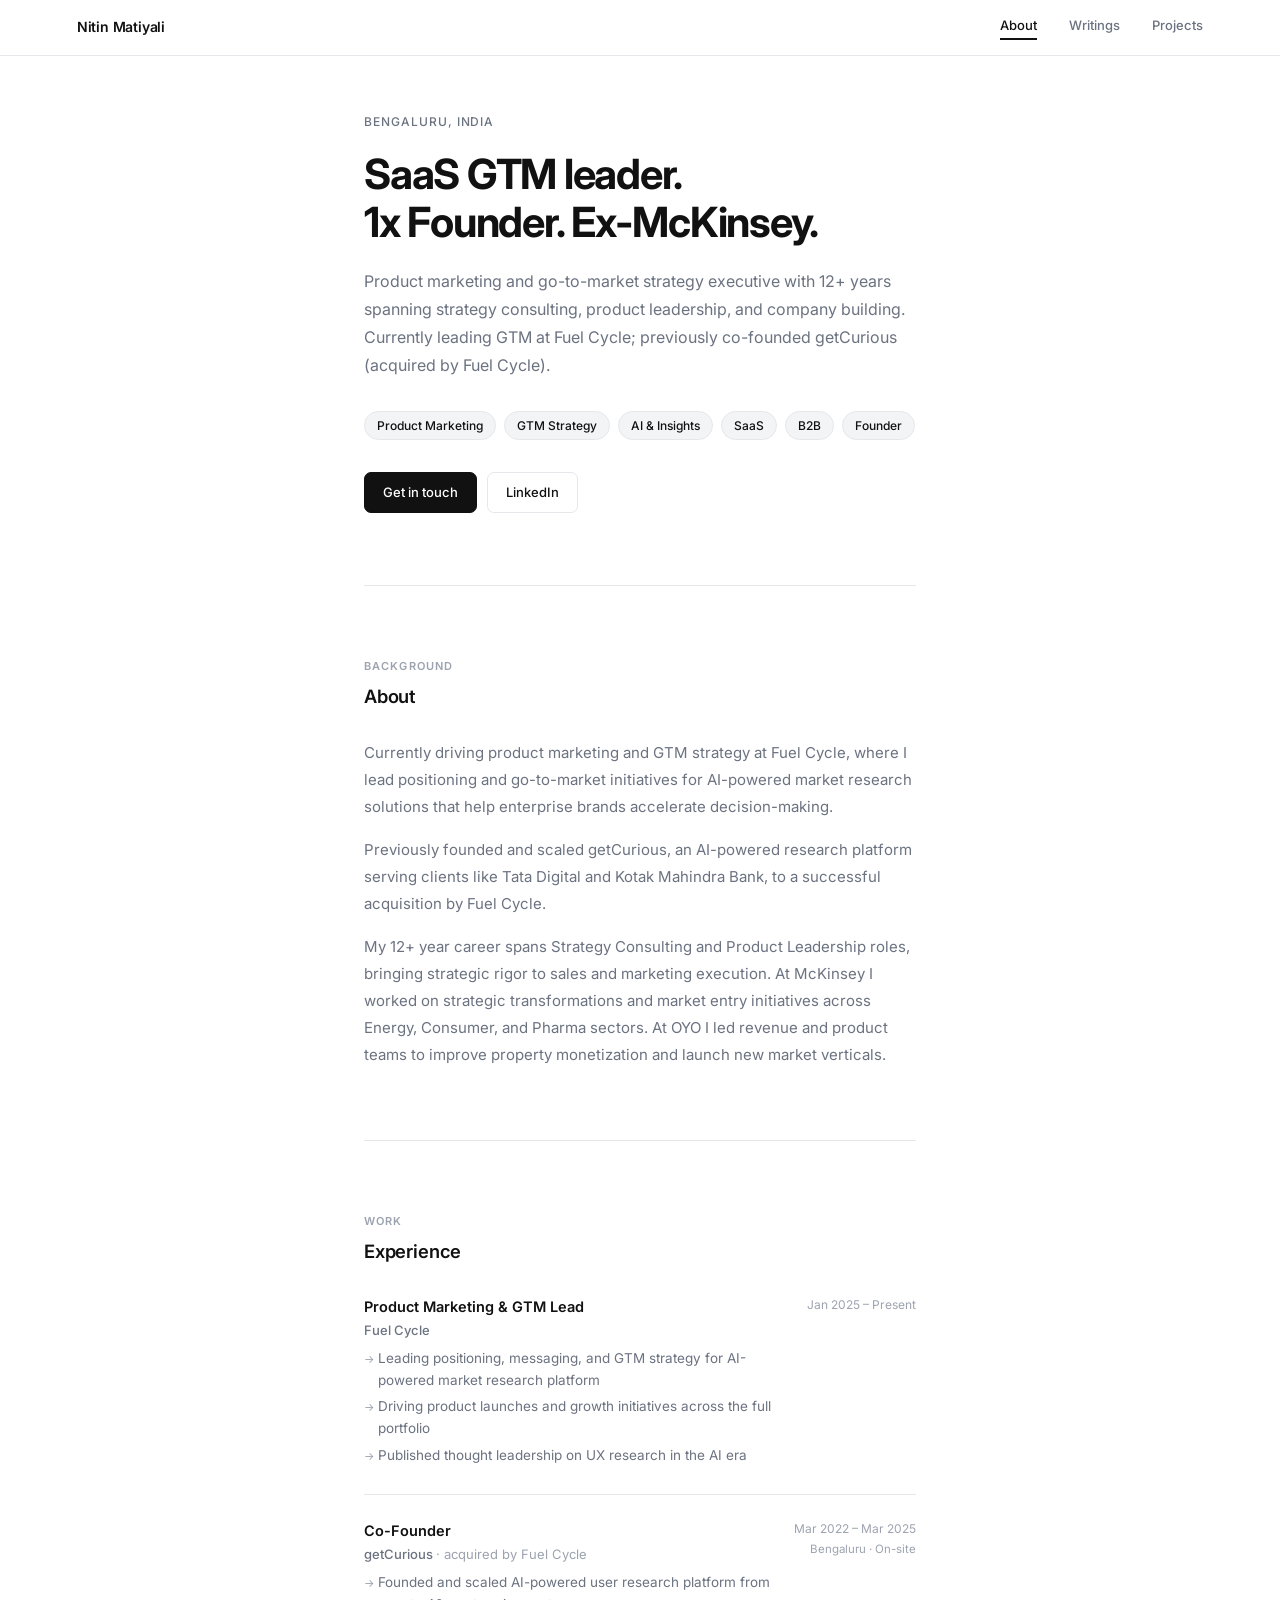
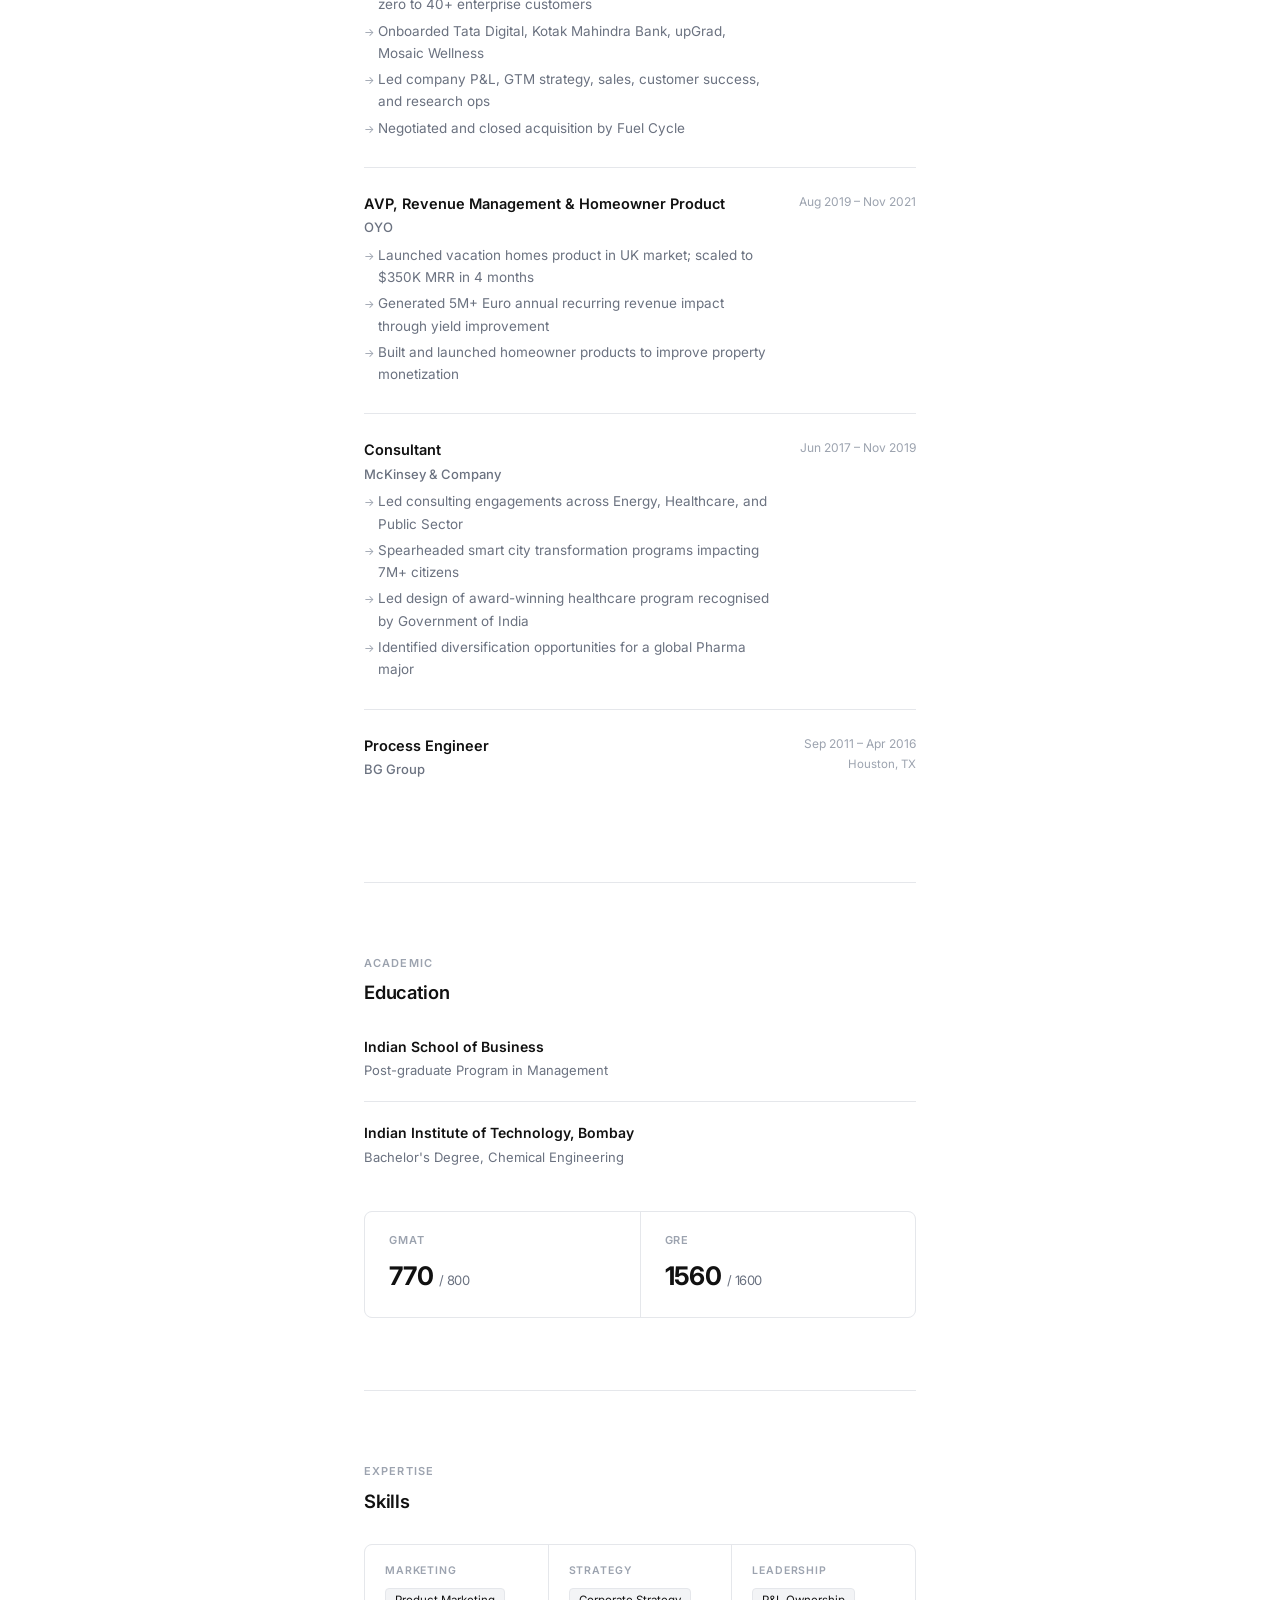
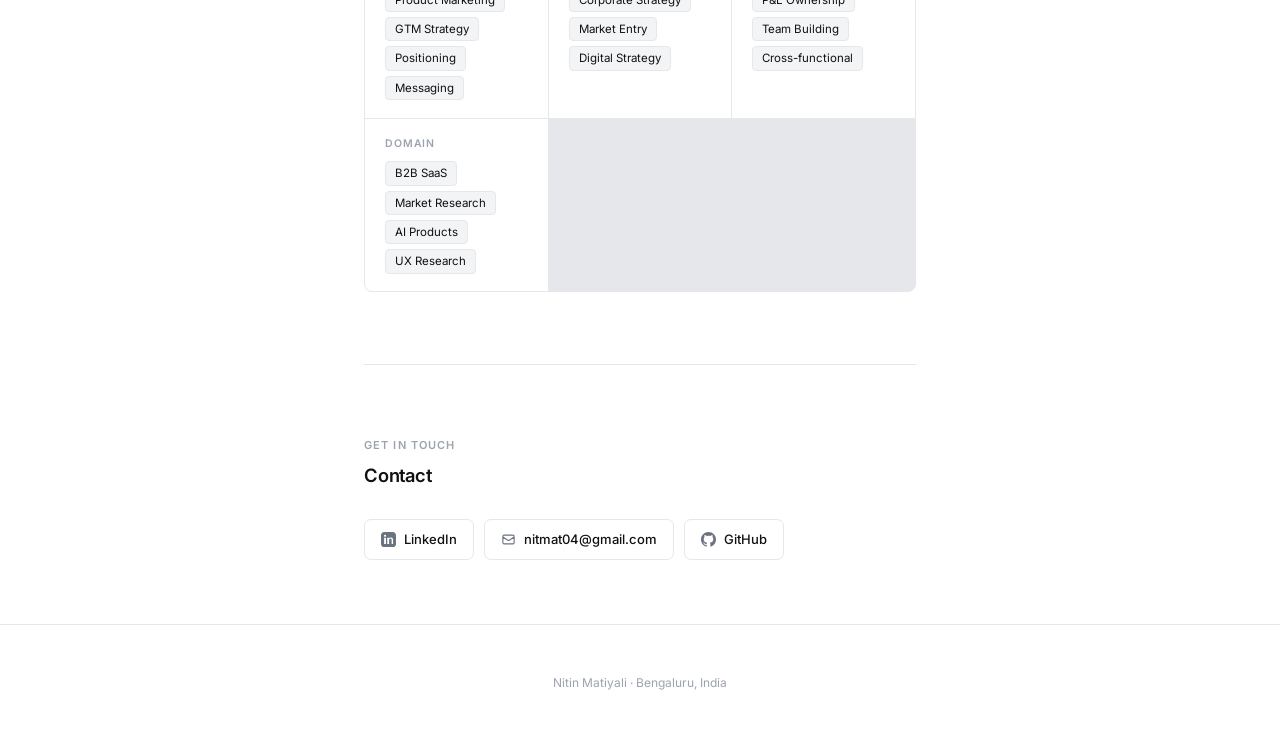
==== commit eebb1c96: "Add tabs: About, Writings, Projects + 5 Synthetic Respondents explainers" ====
--- a/index.html
+++ b/index.html
@@ -3,7 +3,72 @@
 <head>
   <meta charset="UTF-8" />
   <meta name="viewport" content="width=device-width, initial-scale=1.0" />
-  <title>Nitin Matiyali</title>
+  <title>Nitin Matiyali — SaaS GTM Leader, 1x Founder, Ex-McKinsey</title>
+  <meta name="description" content="Nitin Matiyali is a SaaS GTM leader and product marketing executive based in Bengaluru. Co-founder of getCurious (acquired by Fuel Cycle). Ex-McKinsey, ex-OYO. IIT Bombay & ISB alumnus." />
+  <meta name="author" content="Nitin Matiyali" />
+  <meta name="robots" content="index, follow" />
+  <link rel="canonical" href="https://nitinmatiyali.github.io" />
+
+  <!-- Open Graph -->
+  <meta property="og:type" content="profile" />
+  <meta property="og:title" content="Nitin Matiyali — SaaS GTM Leader, 1x Founder, Ex-McKinsey" />
+  <meta property="og:description" content="Product marketing and GTM strategy executive with 12+ years across strategy consulting, product leadership, and company building. Co-founded getCurious (acquired by Fuel Cycle)." />
+  <meta property="og:url" content="https://nitinmatiyali.github.io" />
+  <meta property="og:site_name" content="Nitin Matiyali" />
+  <meta property="profile:first_name" content="Nitin" />
+  <meta property="profile:last_name" content="Matiyali" />
+
+  <!-- Twitter Card -->
+  <meta name="twitter:card" content="summary" />
+  <meta name="twitter:title" content="Nitin Matiyali — SaaS GTM Leader, 1x Founder, Ex-McKinsey" />
+  <meta name="twitter:description" content="Product marketing and GTM strategy executive. Co-founder of getCurious (acquired by Fuel Cycle). Ex-McKinsey, ex-OYO. IIT Bombay & ISB." />
+
+  <!-- JSON-LD Structured Data -->
+  <script type="application/ld+json">
+  {
+    "@context": "https://schema.org",
+    "@type": "Person",
+    "name": "Nitin Matiyali",
+    "url": "https://nitinmatiyali.github.io",
+    "sameAs": [
+      "https://linkedin.com/in/nitinmatiyali",
+      "https://github.com/nitinmatiyali"
+    ],
+    "jobTitle": "Product Marketing & GTM Strategy Lead",
+    "worksFor": {
+      "@type": "Organization",
+      "name": "Fuel Cycle"
+    },
+    "alumniOf": [
+      {
+        "@type": "EducationalOrganization",
+        "name": "Indian Institute of Technology, Bombay"
+      },
+      {
+        "@type": "EducationalOrganization",
+        "name": "Indian School of Business"
+      }
+    ],
+    "knowsAbout": [
+      "Product Marketing",
+      "GTM Strategy",
+      "SaaS",
+      "Market Research",
+      "AI Products",
+      "UX Research",
+      "Strategy Consulting",
+      "B2B Marketing"
+    ],
+    "description": "SaaS GTM leader and product marketing executive with 12+ years spanning strategy consulting, product leadership, and company building. Co-founder of getCurious (acquired by Fuel Cycle). Ex-McKinsey, ex-OYO. IIT Bombay and ISB alumnus.",
+    "address": {
+      "@type": "PostalAddress",
+      "addressLocality": "Bengaluru",
+      "addressRegion": "Karnataka",
+      "addressCountry": "IN"
+    }
+  }
+  </script>
+
   <link rel="preconnect" href="https://fonts.googleapis.com" />
   <link rel="preconnect" href="https://fonts.gstatic.com" crossorigin />
   <link href="https://fonts.googleapis.com/css2?family=Inter:wght@300;400;500;600;700&display=swap" rel="stylesheet" />
@@ -47,9 +112,13 @@
     .nav-links { display: flex; gap: 2rem; }
     .nav-links a {
       color: var(--muted); text-decoration: none; font-size: 13px; font-weight: 500;
-      transition: color 0.15s;
+      transition: color 0.15s; padding-bottom: 2px;
     }
     .nav-links a:hover { color: var(--text); }
+    .nav-links a.active {
+      color: var(--text);
+      border-bottom: 2px solid var(--text);
+    }
 
     /* LAYOUT */
     main { max-width: 680px; margin: 0 auto; padding: 0 max(1.5rem, 5vw); }
@@ -220,12 +289,11 @@
 <body>
 
 <nav>
-  <div class="nav-logo">Nitin Matiyali</div>
+  <div class="nav-logo"><a href="/" style="text-decoration:none;color:inherit;">Nitin Matiyali</a></div>
   <div class="nav-links">
-    <a href="#about">About</a>
-    <a href="#experience">Experience</a>
-    <a href="#education">Education</a>
-    <a href="#contact">Contact</a>
+    <a href="/" class="nav-tab active">About</a>
+    <a href="/writings.html" class="nav-tab">Writings</a>
+    <a href="/projects/" class="nav-tab">Projects</a>
   </div>
 </nav>
 
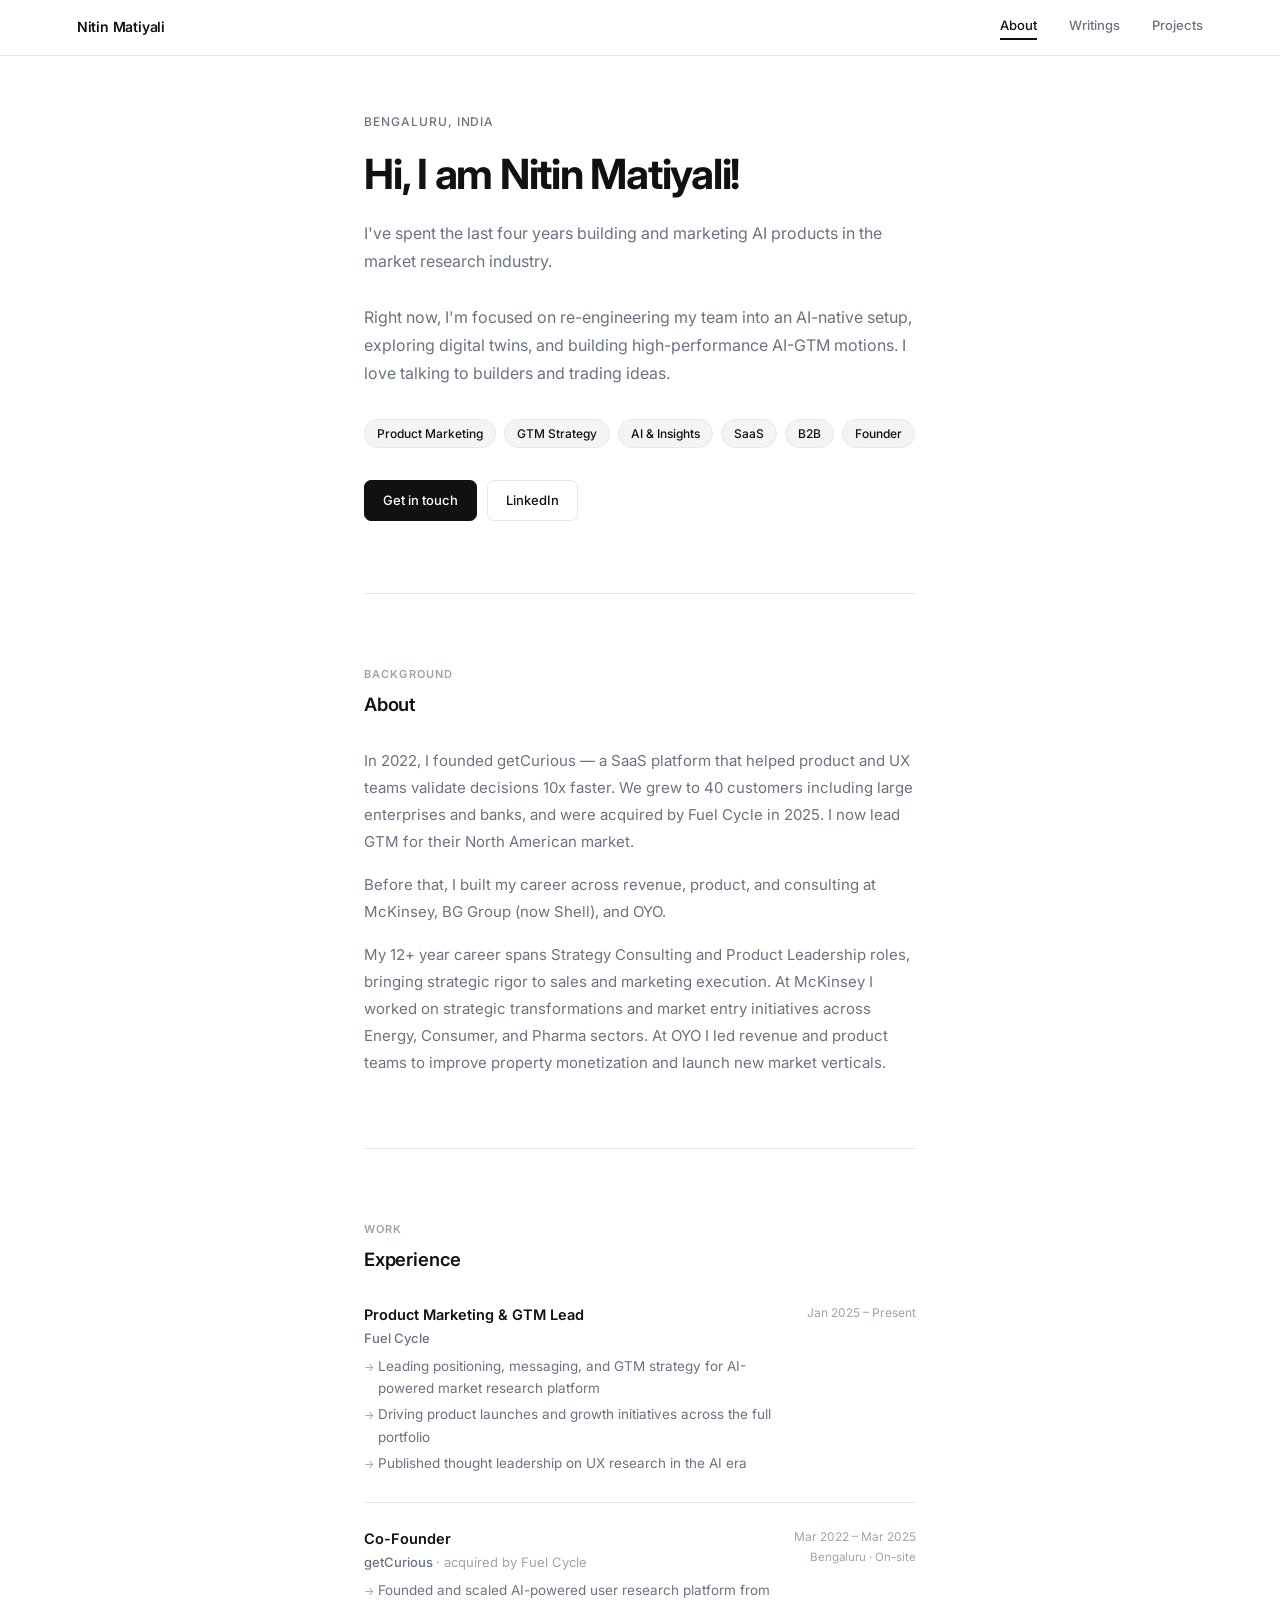
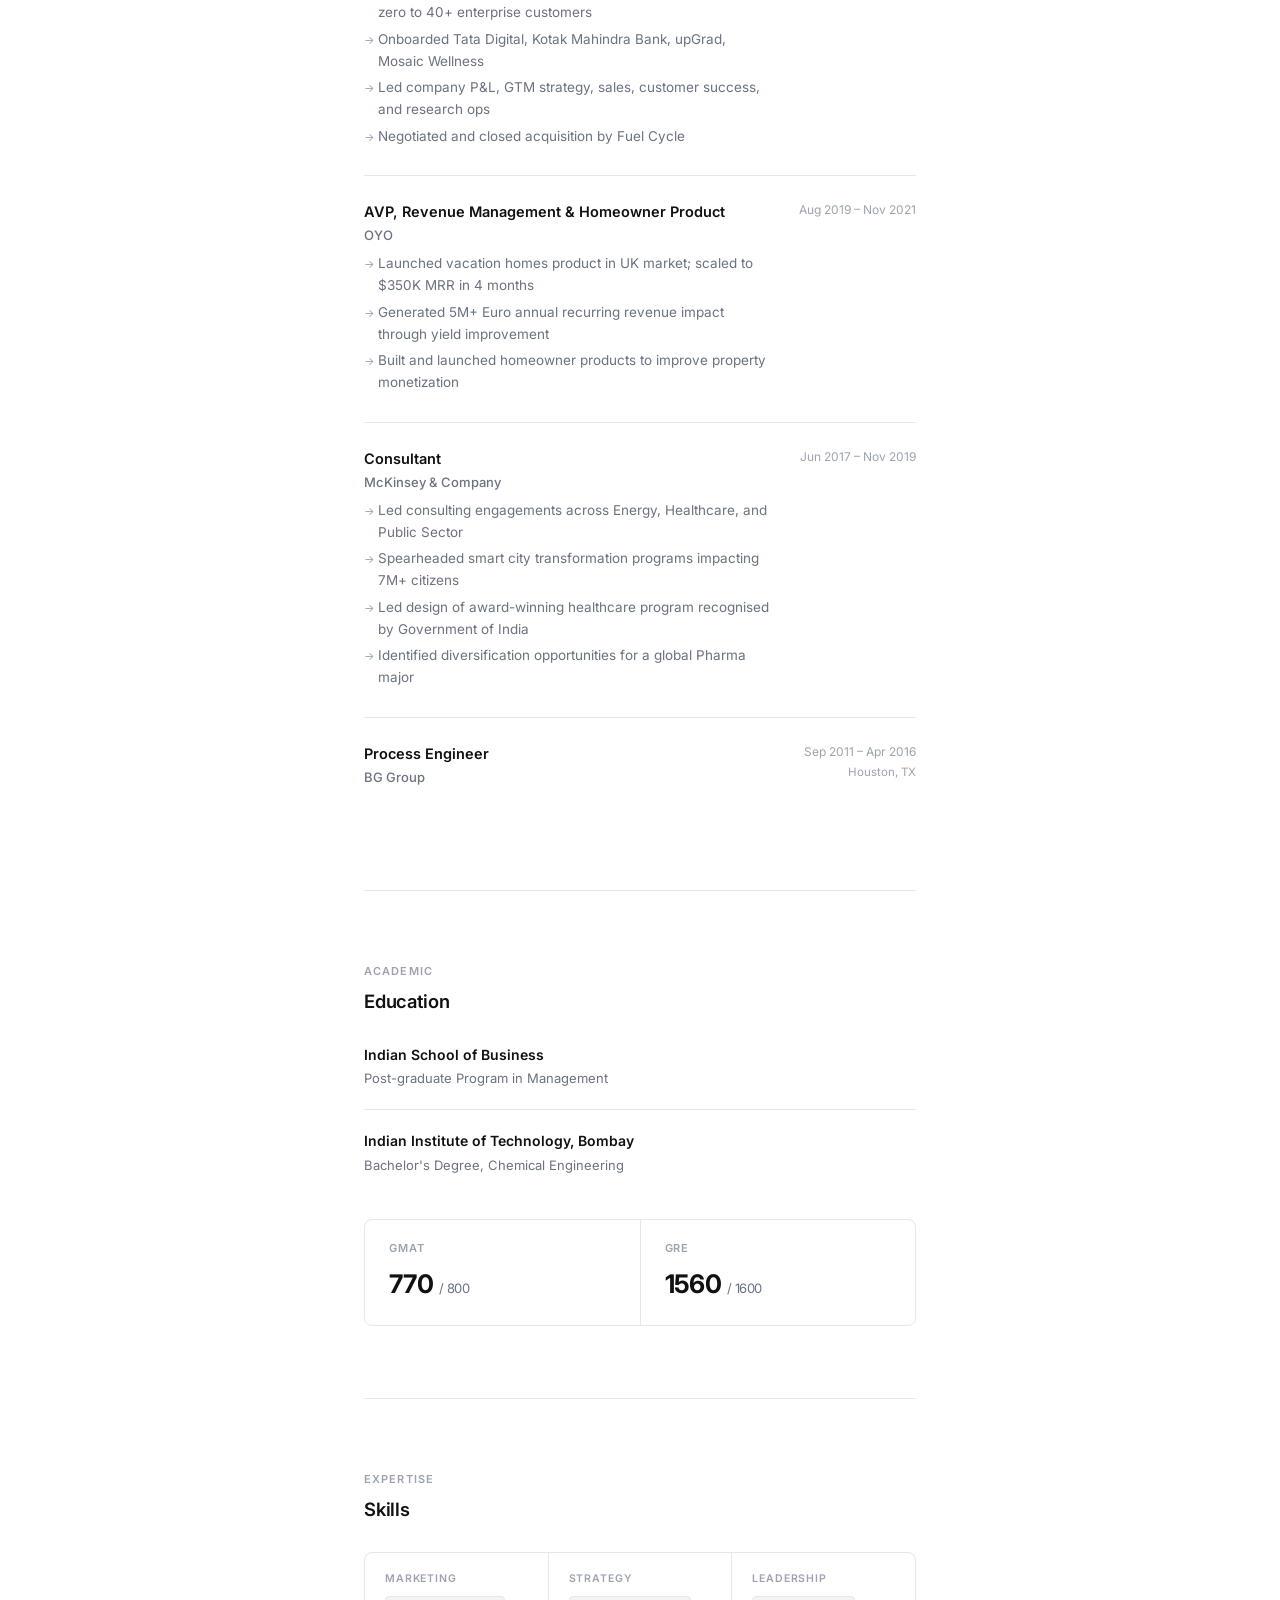
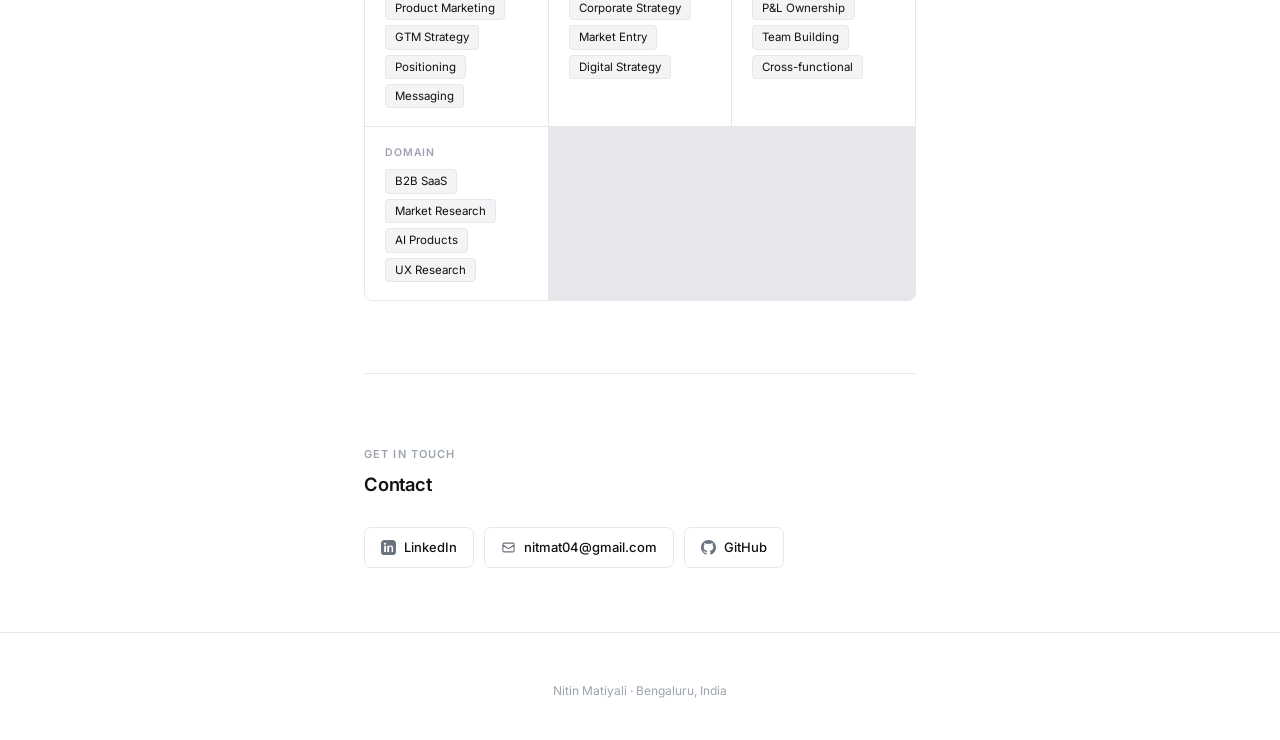
==== commit a7e4c567: "Update homepage text + fix malformed HTML" ====
--- a/index.html
+++ b/index.html
@@ -1,27 +1,26 @@
 <!DOCTYPE html>
-<html lang="en">
-<head>
-  <meta charset="UTF-8" />
-  <meta name="viewport" content="width=device-width, initial-scale=1.0" />
+<html lang="en"><head>
+  <meta charset="UTF-8">
+  <meta name="viewport" content="width=device-width, initial-scale=1.0">
   <title>Nitin Matiyali — SaaS GTM Leader, 1x Founder, Ex-McKinsey</title>
-  <meta name="description" content="Nitin Matiyali is a SaaS GTM leader and product marketing executive based in Bengaluru. Co-founder of getCurious (acquired by Fuel Cycle). Ex-McKinsey, ex-OYO. IIT Bombay & ISB alumnus." />
-  <meta name="author" content="Nitin Matiyali" />
-  <meta name="robots" content="index, follow" />
-  <link rel="canonical" href="https://nitinmatiyali.github.io" />
+  <meta name="description" content="Nitin Matiyali is a SaaS GTM leader and product marketing executive based in Bengaluru. Co-founder of getCurious (acquired by Fuel Cycle). Ex-McKinsey, ex-OYO. IIT Bombay &amp; ISB alumnus.">
+  <meta name="author" content="Nitin Matiyali">
+  <meta name="robots" content="index, follow">
+  <link rel="canonical" href="https://nitinmatiyali.github.io">
 
   <!-- Open Graph -->
-  <meta property="og:type" content="profile" />
-  <meta property="og:title" content="Nitin Matiyali — SaaS GTM Leader, 1x Founder, Ex-McKinsey" />
-  <meta property="og:description" content="Product marketing and GTM strategy executive with 12+ years across strategy consulting, product leadership, and company building. Co-founded getCurious (acquired by Fuel Cycle)." />
-  <meta property="og:url" content="https://nitinmatiyali.github.io" />
-  <meta property="og:site_name" content="Nitin Matiyali" />
-  <meta property="profile:first_name" content="Nitin" />
-  <meta property="profile:last_name" content="Matiyali" />
+  <meta property="og:type" content="profile">
+  <meta property="og:title" content="Nitin Matiyali — SaaS GTM Leader, 1x Founder, Ex-McKinsey">
+  <meta property="og:description" content="Product marketing and GTM strategy executive with 12+ years across strategy consulting, product leadership, and company building. Co-founded getCurious (acquired by Fuel Cycle).">
+  <meta property="og:url" content="https://nitinmatiyali.github.io">
+  <meta property="og:site_name" content="Nitin Matiyali">
+  <meta property="profile:first_name" content="Nitin">
+  <meta property="profile:last_name" content="Matiyali">
 
   <!-- Twitter Card -->
-  <meta name="twitter:card" content="summary" />
-  <meta name="twitter:title" content="Nitin Matiyali — SaaS GTM Leader, 1x Founder, Ex-McKinsey" />
-  <meta name="twitter:description" content="Product marketing and GTM strategy executive. Co-founder of getCurious (acquired by Fuel Cycle). Ex-McKinsey, ex-OYO. IIT Bombay & ISB." />
+  <meta name="twitter:card" content="summary">
+  <meta name="twitter:title" content="Nitin Matiyali — SaaS GTM Leader, 1x Founder, Ex-McKinsey">
+  <meta name="twitter:description" content="Product marketing and GTM strategy executive. Co-founder of getCurious (acquired by Fuel Cycle). Ex-McKinsey, ex-OYO. IIT Bombay &amp; ISB.">
 
   <!-- JSON-LD Structured Data -->
   <script type="application/ld+json">
@@ -69,9 +68,9 @@
   }
   </script>
 
-  <link rel="preconnect" href="https://fonts.googleapis.com" />
-  <link rel="preconnect" href="https://fonts.gstatic.com" crossorigin />
-  <link href="https://fonts.googleapis.com/css2?family=Inter:wght@300;400;500;600;700&display=swap" rel="stylesheet" />
+  <link rel="preconnect" href="https://fonts.googleapis.com">
+  <link rel="preconnect" href="https://fonts.gstatic.com" crossorigin="">
+  <link href="https://fonts.googleapis.com/css2?family=Inter:wght@300;400;500;600;700&amp;display=swap" rel="stylesheet">
   <style>
     *, *::before, *::after { box-sizing: border-box; margin: 0; padding: 0; }
 
@@ -280,7 +279,10 @@
     @media (max-width: 540px) {
       .exp-item { grid-template-columns: 1fr; }
       .exp-right { text-align: left; }
-      nav .nav-links { display: none; }
+      nav { padding: 0 1rem; }
+      nav .nav-logo { font-size: 13px; }
+      nav .nav-links { gap: 1rem; }
+      nav .nav-links a { font-size: 12px; }
       .scores-row { flex-direction: column; gap: 0; }
       .edu-item { flex-direction: column; }
     }
@@ -302,10 +304,8 @@
   <!-- HERO -->
   <section id="hero">
     <div class="hero-eyebrow">Bengaluru, India</div>
-    <h1>SaaS GTM leader.<br>1x Founder. Ex-McKinsey.</h1>
-    <p class="hero-bio">
-      Product marketing and go-to-market strategy executive with 12+ years spanning strategy consulting, product leadership, and company building. Currently leading GTM at Fuel Cycle; previously co-founded getCurious (acquired by Fuel Cycle).
-    </p>
+    <h1>Hi, I am Nitin Matiyali!</h1>
+    <p class="hero-bio">I've spent the last four years building and marketing AI products in the market research industry.<br><br>Right now, I'm focused on re-engineering my team into an AI-native setup, exploring digital twins, and building high-performance AI-GTM motions. I love talking to builders and trading ideas.</p>
     <div class="hero-tags">
       <span class="pill">Product Marketing</span>
       <span class="pill">GTM Strategy</span>
@@ -320,7 +320,7 @@
     </div>
   </section>
 
-  <hr />
+  <hr>
 
   <!-- ABOUT -->
   <section id="about">
@@ -329,13 +329,13 @@
       <h2>About</h2>
     </div>
     <div class="about-text">
-      <p>Currently driving product marketing and GTM strategy at Fuel Cycle, where I lead positioning and go-to-market initiatives for AI-powered market research solutions that help enterprise brands accelerate decision-making.</p>
-      <p>Previously founded and scaled getCurious, an AI-powered research platform serving clients like Tata Digital and Kotak Mahindra Bank, to a successful acquisition by Fuel Cycle.</p>
+      <p>In 2022, I founded getCurious — a SaaS platform that helped product and UX teams validate decisions 10x faster. We grew to 40 customers including large enterprises and banks, and were acquired by Fuel Cycle in 2025. I now lead GTM for their North American market.</p>
+      <p>Before that, I built my career across revenue, product, and consulting at McKinsey, BG Group (now Shell), and OYO.</p>
       <p>My 12+ year career spans Strategy Consulting and Product Leadership roles, bringing strategic rigor to sales and marketing execution. At McKinsey I worked on strategic transformations and market entry initiatives across Energy, Consumer, and Pharma sectors. At OYO I led revenue and product teams to improve property monetization and launch new market verticals.</p>
     </div>
   </section>
 
-  <hr />
+  <hr>
 
   <!-- EXPERIENCE -->
   <section id="experience">
@@ -422,7 +422,7 @@
     </div>
   </section>
 
-  <hr />
+  <hr>
 
   <!-- EDUCATION -->
   <section id="education">
@@ -459,7 +459,7 @@
     </div>
   </section>
 
-  <hr />
+  <hr>
 
   <!-- SKILLS -->
   <section id="skills">
@@ -505,7 +505,7 @@
     </div>
   </section>
 
-  <hr />
+  <hr>
 
   <!-- CONTACT -->
   <section id="contact">
@@ -515,15 +515,15 @@
     </div>
     <div class="contact-links">
       <a href="https://linkedin.com/in/nitinmatiyali" target="_blank" rel="noopener" class="contact-link">
-        <svg fill="currentColor" viewBox="0 0 24 24"><path d="M19 0h-14c-2.761 0-5 2.239-5 5v14c0 2.761 2.239 5 5 5h14c2.762 0 5-2.239 5-5v-14c0-2.761-2.238-5-5-5zm-11 19h-3v-10h3v10zm-1.5-11.268c-.966 0-1.75-.784-1.75-1.75s.784-1.75 1.75-1.75 1.75.784 1.75 1.75-.784 1.75-1.75 1.75zm13.5 11.268h-3v-5.604c0-1.337-.026-3.059-1.865-3.059-1.867 0-2.152 1.459-2.152 2.964v5.699h-3v-10h2.881v1.367h.041c.401-.761 1.381-1.563 2.844-1.563 3.042 0 3.604 2.003 3.604 4.606v5.59z"/></svg>
+        <svg fill="currentColor" viewBox="0 0 24 24"><path d="M19 0h-14c-2.761 0-5 2.239-5 5v14c0 2.761 2.239 5 5 5h14c2.762 0 5-2.239 5-5v-14c0-2.761-2.238-5-5-5zm-11 19h-3v-10h3v10zm-1.5-11.268c-.966 0-1.75-.784-1.75-1.75s.784-1.75 1.75-1.75 1.75.784 1.75 1.75-.784 1.75-1.75 1.75zm13.5 11.268h-3v-5.604c0-1.337-.026-3.059-1.865-3.059-1.867 0-2.152 1.459-2.152 2.964v5.699h-3v-10h2.881v1.367h.041c.401-.761 1.381-1.563 2.844-1.563 3.042 0 3.604 2.003 3.604 4.606v5.59z"></path></svg>
         LinkedIn
       </a>
       <a href="mailto:nitmat04@gmail.com" class="contact-link">
-        <svg fill="none" stroke="currentColor" stroke-width="1.75" viewBox="0 0 24 24"><path stroke-linecap="round" stroke-linejoin="round" d="M3 8l7.89 5.26a2 2 0 002.22 0L21 8M5 19h14a2 2 0 002-2V7a2 2 0 00-2-2H5a2 2 0 00-2 2v10a2 2 0 002 2z"/></svg>
+        <svg fill="none" stroke="currentColor" stroke-width="1.75" viewBox="0 0 24 24"><path stroke-linecap="round" stroke-linejoin="round" d="M3 8l7.89 5.26a2 2 0 002.22 0L21 8M5 19h14a2 2 0 002-2V7a2 2 0 00-2-2H5a2 2 0 00-2 2v10a2 2 0 002 2z"></path></svg>
         nitmat04@gmail.com
       </a>
       <a href="https://github.com/nitinmatiyali" target="_blank" rel="noopener" class="contact-link">
-        <svg fill="currentColor" viewBox="0 0 24 24"><path d="M12 0C5.37 0 0 5.373 0 12c0 5.303 3.438 9.8 8.205 11.387.6.113.82-.258.82-.577v-2.234c-3.338.726-4.033-1.416-4.033-1.416-.546-1.387-1.333-1.756-1.333-1.756-1.089-.745.083-.729.083-.729 1.205.084 1.839 1.237 1.839 1.237 1.07 1.834 2.807 1.304 3.492.997.107-.775.418-1.305.762-1.604-2.665-.305-5.467-1.334-5.467-5.931 0-1.311.469-2.381 1.236-3.221-.124-.303-.535-1.524.117-3.176 0 0 1.008-.322 3.301 1.23A11.509 11.509 0 0112 5.803c1.02.005 2.047.138 3.006.404 2.291-1.552 3.297-1.23 3.297-1.23.653 1.653.242 2.874.118 3.176.77.84 1.235 1.911 1.235 3.221 0 4.609-2.807 5.624-5.479 5.921.43.372.823 1.102.823 2.222v3.293c0 .319.192.694.801.576C20.566 21.797 24 17.3 24 12c0-6.627-5.373-12-12-12z"/></svg>
+        <svg fill="currentColor" viewBox="0 0 24 24"><path d="M12 0C5.37 0 0 5.373 0 12c0 5.303 3.438 9.8 8.205 11.387.6.113.82-.258.82-.577v-2.234c-3.338.726-4.033-1.416-4.033-1.416-.546-1.387-1.333-1.756-1.333-1.756-1.089-.745.083-.729.083-.729 1.205.084 1.839 1.237 1.839 1.237 1.07 1.834 2.807 1.304 3.492.997.107-.775.418-1.305.762-1.604-2.665-.305-5.467-1.334-5.467-5.931 0-1.311.469-2.381 1.236-3.221-.124-.303-.535-1.524.117-3.176 0 0 1.008-.322 3.301 1.23A11.509 11.509 0 0112 5.803c1.02.005 2.047.138 3.006.404 2.291-1.552 3.297-1.23 3.297-1.23.653 1.653.242 2.874.118 3.176.77.84 1.235 1.911 1.235 3.221 0 4.609-2.807 5.624-5.479 5.921.43.372.823 1.102.823 2.222v3.293c0 .319.192.694.801.576C20.566 21.797 24 17.3 24 12c0-6.627-5.373-12-12-12z"></path></svg>
         GitHub
       </a>
     </div>
@@ -535,5 +535,6 @@
   Nitin Matiyali · Bengaluru, India
 </footer>
 
-</body>
-</html>
+
+
+</body></html>
